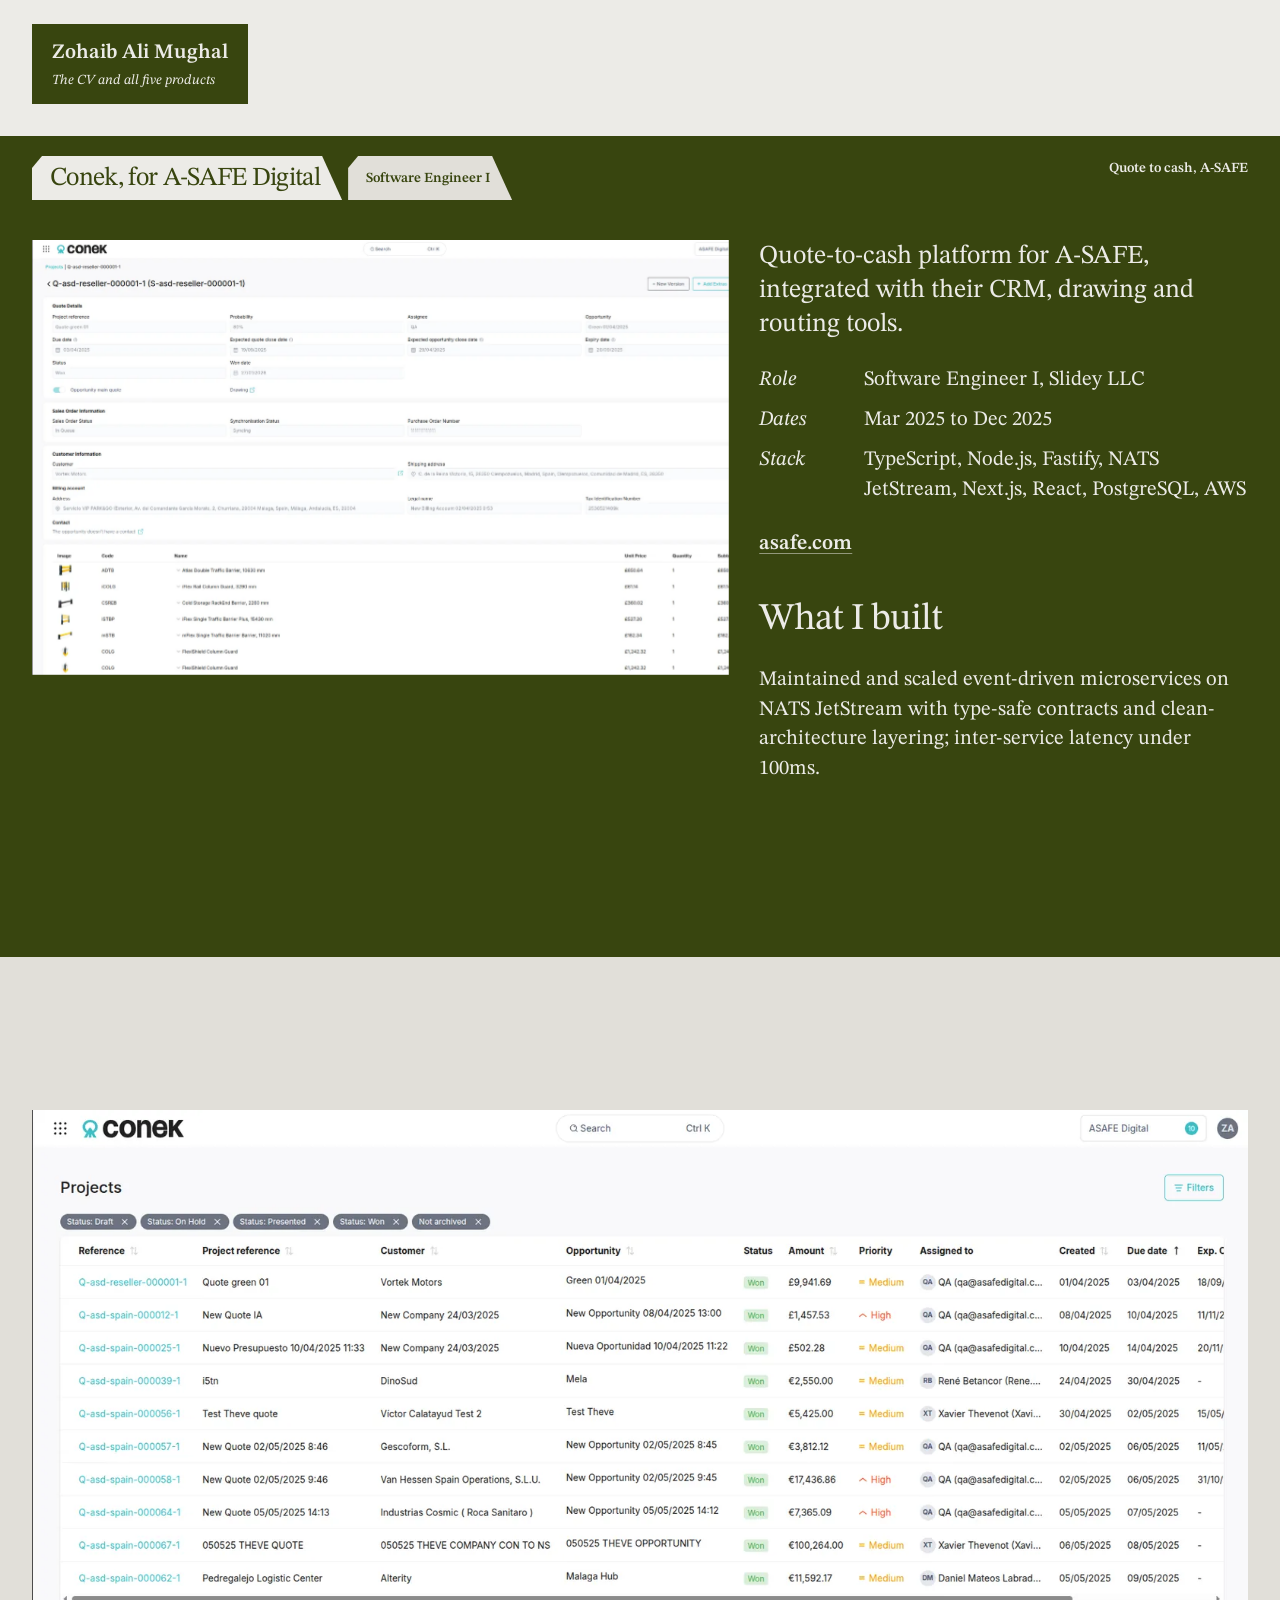
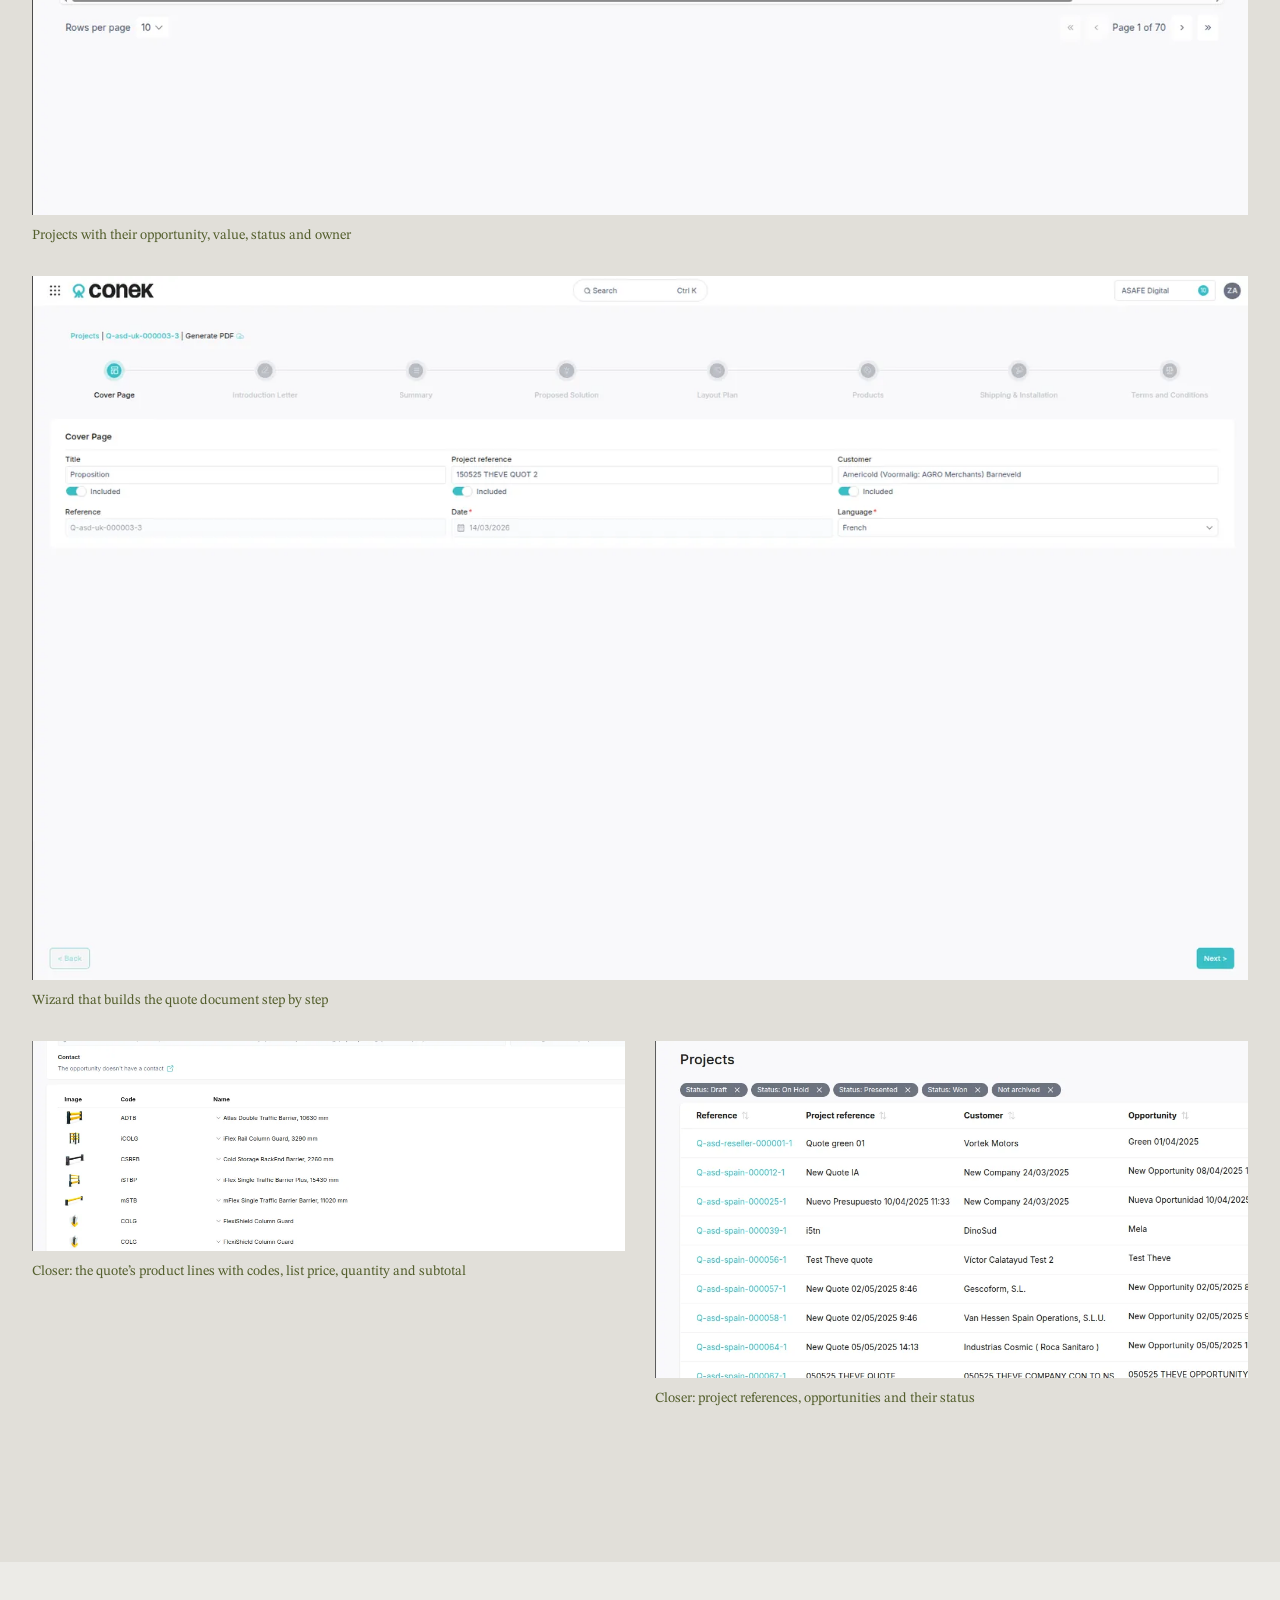
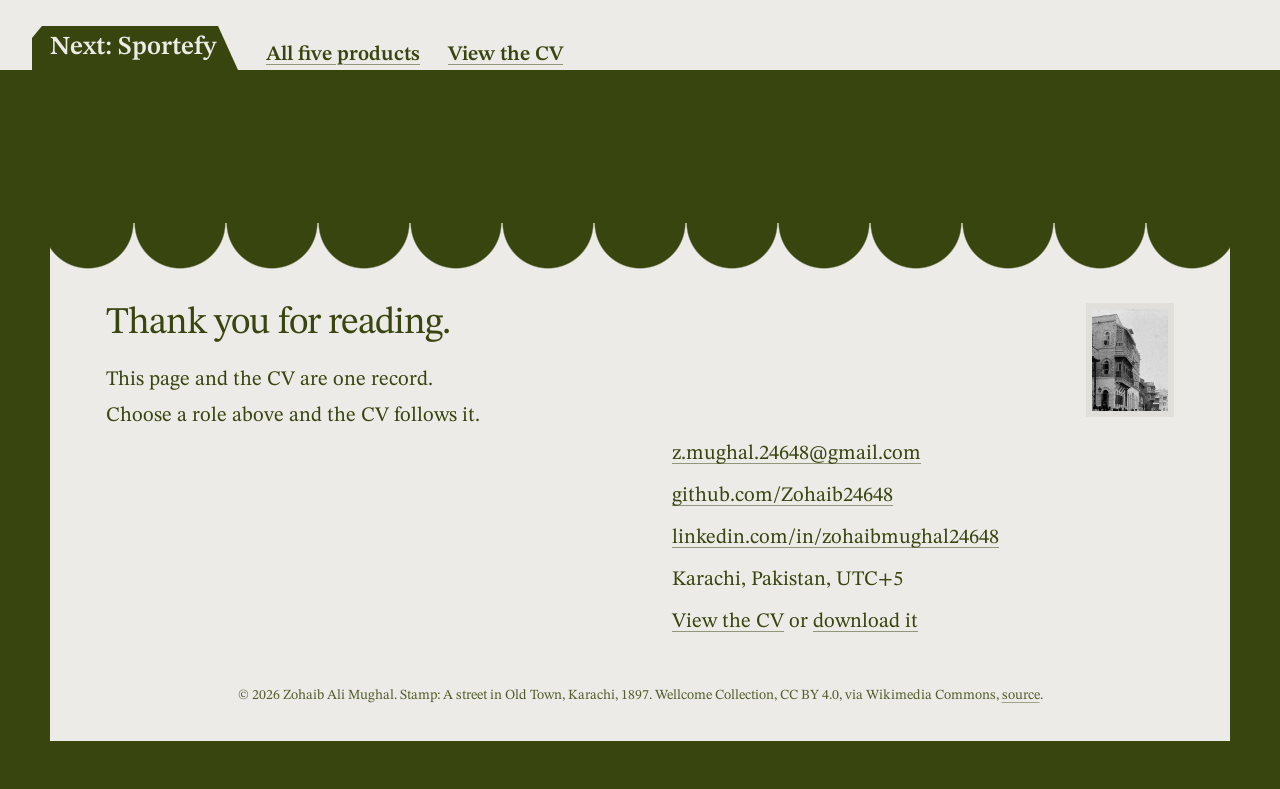
==== work/conek/index.html @ df0ead13 "Site: greenfield redesign, the page is the CV A Hiring for switch re-sets the CV card and offers the" ====
<!doctype html>
<html lang="en">
<head>
<meta charset="utf-8">
<meta name="viewport" content="width=device-width, initial-scale=1">
<title>Conek, for A-SAFE Digital: Zohaib Ali Mughal</title>
<meta name="description" content="Quote-to-cash platform for A-SAFE, integrated with their CRM, drawing and routing tools.">
<link rel="canonical" href="https://career.zohaibmughal.dev/work/conek/">
<meta property="og:type" content="profile">
<meta property="og:title" content="Conek, for A-SAFE Digital: Zohaib Ali Mughal">
<meta property="og:description" content="Quote-to-cash platform for A-SAFE, integrated with their CRM, drawing and routing tools.">
<meta property="og:url" content="https://career.zohaibmughal.dev/work/conek/">
<meta name="theme-color" content="#38450f">
<link rel="icon" href="/favicon.svg" type="image/svg+xml">
<link rel="preload" href="/fonts/STIXTwoText.woff2" as="font" type="font/woff2" crossorigin>
<link rel="stylesheet" href="/styles.css">
<script>document.documentElement.classList.add('js')</script>
</head>
<body class="project">
<a class="skip" href="#main">Skip to the case study</a>
<a class="stub" href="/" aria-label="Zohaib Ali Mughal: the CV and all five products">
  <span class="stub-name">Zohaib Ali Mughal</span>
  <span class="stub-role">The CV and all five products</span>
</a>
<main id="main">
  <article class="folder folder-open tone-olive" aria-labelledby="t-conek">
    <div class="folder-strip">
      <h1 class="tab tab-name" id="t-conek" data-reveal>Conek, for A-SAFE Digital</h1>
      <p class="tab tab-role" data-reveal>Software Engineer I</p>
      <p class="folder-cat">Quote to cash, A-SAFE</p>
    </div>
    <div class="case">
      <figure class="case-hero shutter"><img src="/img/conek/quote-detail-1600.webp" width="1600" height="927" alt="Conek quote detail with customer, delivery details and product lines" fetchpriority="high"></figure>
      <div class="case-text">
        <p class="case-lead" data-reveal>Quote-to-cash platform for A-SAFE, integrated with their CRM, drawing and routing tools.</p>
        <dl class="case-facts">
          <div data-reveal><dt>Role</dt><dd>Software Engineer I, Slidey LLC</dd></div>
          <div data-reveal><dt>Dates</dt><dd>Mar 2025 to Dec 2025</dd></div>
          <div data-reveal><dt>Stack</dt><dd>TypeScript, Node.js, Fastify, NATS JetStream, Next.js, React, PostgreSQL, AWS</dd></div>
        </dl>
        <ul class="case-live" data-reveal><li><a class="link" href="https://www.asafe.com">asafe.com</a></li></ul>
        <h2 data-reveal>What I built</h2>
        <ul class="case-list"><li data-reveal>Maintained and scaled event-driven microservices on NATS JetStream with type-safe contracts and clean-architecture layering; inter-service latency under 100ms.</li><li data-reveal>Wrote 500+ unit and integration tests holding 95% coverage, eliminating production regressions.</li></ul>
      </div>
    </div>
  </article>
  <section class="plates" aria-label="Screens from Conek, for A-SAFE Digital"><figure class="plate-large" data-reveal><img src="/img/conek/projects-1600.webp" width="1600" height="927" alt="Projects with their opportunity, value, status and owner" loading="lazy" decoding="async"><figcaption>Projects with their opportunity, value, status and owner</figcaption></figure><figure class="plate-large" data-reveal><img src="/img/conek/pdf-wizard-1600.webp" width="1600" height="927" alt="Wizard that builds the quote document step by step" loading="lazy" decoding="async"><figcaption>Wizard that builds the quote document step by step</figcaption></figure><figure class="plate-large is-detail" data-reveal><img src="/img/conek/quote-detail-crop-0-62-62-100-1400.webp" width="1147" height="407" alt="Closer: the quote’s product lines with codes, list price, quantity and subtotal" loading="lazy" decoding="async"><figcaption>Closer: the quote’s product lines with codes, list price, quantity and subtotal</figcaption></figure><figure class="plate-large is-detail" data-reveal><img src="/img/conek/projects-crop-0-8-55-62-1400.webp" width="1018" height="579" alt="Closer: project references, opportunities and their status" loading="lazy" decoding="async"><figcaption>Closer: project references, opportunities and their status</figcaption></figure></section>
  <nav class="next-folder" aria-label="More">
    <a class="tab tab-name" href="/work/sportefy/" data-reveal>Next: Sportefy</a>
    <a class="link" href="/#work" data-reveal>All five products</a>
    <a class="link" href="/cv/zohaib-ali-mughal-cv-fullstack.pdf" target="_blank" rel="noopener" data-reveal>View the CV</a>
  </nav>
</main>
<footer class="back" id="back">
  <div class="postcard" data-reveal>
    <div class="pc-message">
      <h2>Thank you for reading.</h2>
      <p>This page and the CV are one record.</p><p>Choose a role above and the CV follows it.</p>
    </div>
    <figure class="stamp"><img src="/img/stamp-karachi-1897.webp" width="264" height="352" alt="A street in Old Town, Karachi, photographed in 1897" loading="lazy" decoding="async"></figure>
    <div class="pc-address">
      <ul class="address">
        <li><a class="link" href="mailto:z.mughal.24648@gmail.com">z.mughal.24648@gmail.com</a></li>
        <li><a class="link" href="https://github.com/Zohaib24648">github.com/Zohaib24648</a></li>
        <li><a class="link" href="https://linkedin.com/in/zohaibmughal24648">linkedin.com/in/zohaibmughal24648</a></li>
        <li>Karachi, Pakistan, UTC+5</li>
        <li><a class="link" href="/cv/zohaib-ali-mughal-cv-fullstack.pdf" data-view target="_blank" rel="noopener">View the CV</a> or <a class="link" href="/cv/zohaib-ali-mughal-cv-fullstack.pdf" download="Zohaib-Ali-Mughal-CV.pdf" data-download>download it</a></li>
      </ul>
    </div>
    <p class="imprint">&copy; 2026 Zohaib Ali Mughal. Stamp: A street in Old Town, Karachi, 1897. Wellcome Collection, CC BY 4.0, via Wikimedia Commons, <a class="link" href="https://commons.wikimedia.org/w/index.php?curid=36595166">source</a>.</p>
  </div>
</footer>
<script src="/site.js" defer></script>
</body>
</html>
---- styles.css ----
/* career.zohaibmughal.dev. Direction: "The page is the object" (the page is the CV).
   Tokens and the reasons behind them: DESIGN.md beside build.py. No lines, shadows or gradients. */

@font-face { font-family: "STIX Two Text"; src: url("/fonts/STIXTwoText.woff2") format("woff2"); font-weight: 400 700; font-style: normal; font-display: swap; }
@font-face { font-family: "STIX Two Text"; src: url("/fonts/STIXTwoText-Italic.woff2") format("woff2"); font-weight: 400 700; font-style: italic; font-display: swap; }

:root {
  --bg: #ecebe7;          /* bone: the paper */
  --surface: #e1dfd9;     /* stone: one step off the paper */
  --ink: #38450f;         /* olive: every word, and the ground the paper sits on */
  --muted: #535e2c;      /* 5.2:1 on stone, 5.9:1 on bone */
  --mark: #d3d6c4;
  --input: #4c5a22;

  --step-small: clamp(0.8125rem, 0.79rem + 0.1vw, 0.875rem);
  --step-body: clamp(1.125rem, 1.05rem + 0.3vw, 1.3125rem);
  --step-lead: clamp(1.25rem, 1.1rem + 0.7vw, 1.625rem);
  --step-sub: clamp(1.75rem, 1.4rem + 1.2vw, 2.5rem);
  --step-head: clamp(2rem, 1.3rem + 3.2vw, 4rem);

  --m: clamp(16px, 3vw, 32px);
  --gap: clamp(16px, 2.4vw, 32px);
  --section: clamp(96px, 12vw, 180px);

  --ease-out: cubic-bezier(0.22, 1, 0.36, 1);
  --ease-in-out: cubic-bezier(0.76, 0, 0.24, 1);
  --ease-soft: cubic-bezier(0.33, 1, 0.68, 1);
  --t-press: 140ms;
  --t-hover: 180ms;
  --t-ui: 240ms;
  --t-reveal: 800ms;
}

*, *::before, *::after { box-sizing: border-box; }
html { -webkit-text-size-adjust: 100%; -webkit-font-smoothing: antialiased; -moz-osx-font-smoothing: grayscale; }
body {
  margin: 0; background: var(--bg); color: var(--ink);
  font: 400 var(--step-body)/1.45 "STIX Two Text", "Times New Roman", serif;
  font-kerning: normal; font-variant-numeric: lining-nums; text-rendering: optimizeLegibility;
}
h1, h2, h3 { margin: 0; font-weight: 400; letter-spacing: -0.026em; line-height: 1.1; text-wrap: balance; }
p, ul, dl, figure { margin: 0; }
ul { padding: 0; list-style: none; }
p { text-wrap: pretty; }
img { display: block; max-width: 100%; height: auto; }
a { color: inherit; }
::selection { background: var(--ink); color: var(--bg); }
/* Two-tone focus ring: a bone edge inside an ink outline, so it shows on paper and on olive alike. */
:focus-visible { outline: 3px solid var(--ink); outline-offset: 2px; box-shadow: 0 0 0 2px var(--bg); }

.visually-hidden { position: absolute; width: 1px; height: 1px; margin: -1px; overflow: hidden; clip: rect(0 0 0 0); white-space: nowrap; }
.skip { position: absolute; left: 16px; top: -100px; z-index: 100; background: var(--bg); color: var(--ink); padding: 12px 16px; }
.skip:focus { top: 16px; }

.link {
  text-decoration: underline; text-underline-offset: 0.2em; text-decoration-thickness: 0.06em;
  text-decoration-color: color-mix(in srgb, currentColor 50%, transparent);
  transition: text-decoration-color var(--t-hover) ease;
}
.button {
  display: inline-flex; align-items: center; justify-content: center; min-height: 48px; padding: 0 24px;
  background: var(--ink); color: var(--bg); text-decoration: none; font-weight: 600;
  transition: transform var(--t-press) var(--ease-out), background-color var(--t-hover) ease;
}
.button:active, .cell:active, .submit:active, .opt:active span, .ptab:active { transform: scale(0.97); }
@media (hover: hover) and (pointer: fine) {
  .link:hover { text-decoration-color: currentColor; text-decoration-thickness: 0.1em; }
  .button:hover { background: var(--input); }
}

/* ---------- hero: the CV card over the dimmed work ---------- */
.hero { position: relative; height: 100svh; background: var(--ink); }
.hero-stage { position: sticky; top: 0; height: 100svh; overflow: hidden; display: grid; place-items: center; padding: 6svh var(--m); background: var(--ink); isolation: isolate; }
.hero-ground {
  position: absolute; inset: 0; width: 100%; height: 100%; object-fit: cover; object-position: left top;
  filter: grayscale(1) brightness(0.62) contrast(1.15); mix-blend-mode: multiply; opacity: 0.9;
}
.card {
  position: relative; z-index: 1; width: min(100%, 58vw); max-width: 980px; min-height: 64svh;
  display: flex; flex-direction: column; gap: 28px; padding: 32px;
  background: var(--bg); color: var(--ink); transform-origin: 0% 100%;
}
.card-name { display: flex; justify-content: space-between; gap: 16px; font-size: var(--step-head); }
.card-blocks { display: grid; grid-template-columns: 1fr 1fr; gap: 40px; align-items: start; }
.card-right { display: grid; gap: 28px; }
.card-headline { font-weight: 600; margin-bottom: 10px; }
.card-facts li + li { margin-top: 2px; }
.card-line { font-style: italic; font-size: var(--step-lead); line-height: 1.25; max-width: 30ch; }
.switch { border: 0; margin: 0; padding: 0; min-width: 0; }
.switch legend { padding: 0; margin-bottom: 10px; font-size: var(--step-small); color: var(--muted); }
.opts { display: flex; flex-wrap: wrap; gap: 6px; }
.opt { position: relative; }
.opt input { position: absolute; opacity: 0; inset: 0; margin: 0; cursor: pointer; }
.opt span {
  display: inline-flex; align-items: center; min-height: 44px; padding: 0 14px; background: var(--surface);
  font-size: var(--step-small); font-weight: 600; transition: background-color var(--t-hover) ease, color var(--t-hover) ease, transform var(--t-press) var(--ease-out);
}
.opt input:checked + span { background: var(--ink); color: var(--bg); }
.opt input:focus-visible + span { outline: 3px solid var(--ink); outline-offset: 2px; box-shadow: 0 0 0 2px var(--bg); }
@media (hover: hover) and (pointer: fine) { .opt input:not(:checked):hover + span { background: var(--mark); } }
.nojs { font-size: var(--step-small); }
.nojs a { margin-right: 10px; }
.card-foot { margin-top: auto; display: grid; grid-template-columns: 1fr auto 1fr; align-items: center; gap: 16px; }
.card-credit { font-size: var(--step-small); color: var(--muted); }
.card-foot .link { justify-self: end; font-size: var(--step-small); font-weight: 600; }

.stub {
  display: inline-grid; gap: 2px; margin: 24px var(--m) 32px; padding: 14px 20px; background: var(--ink); color: var(--bg);
  text-decoration: none; transition: transform var(--t-press) var(--ease-out), background-color var(--t-hover) ease;
}
.stub:active { transform: scale(0.97); }
.stub-name { font-weight: 600; }
.stub-role { font-size: var(--step-small); font-style: italic; }
@media (hover: hover) and (pointer: fine) { .stub:hover { background: var(--input); } }

/* ---------- work: five folders that pile up ---------- */
.work { padding-top: var(--section); background: var(--bg); }
.section-title { font-size: var(--step-sub); padding: 0 var(--m); margin-bottom: 40px; }
.folders { --n: 5; }
/* Each folder carries 64px of extra paper per folder after it, so every folder's bottom edge lands on
   the same line: the pile then leaves the screen as one block instead of the last folder sliding up
   over the earlier tabs. */
.folder { position: sticky; top: calc(var(--i) * 64px); z-index: calc(var(--i) + 1); padding-bottom: calc((var(--n) - 1 - var(--i)) * 64px); }
.folder-strip { height: 64px; display: flex; align-items: flex-end; gap: 6px; padding: 0 var(--m); }
.tab {
  display: inline-flex; align-items: center; height: 44px; padding: 0 22px 0 18px; font-size: var(--step-lead);
  clip-path: polygon(0 100%, 0 12px, 10px 0, calc(100% - 20px) 0, 100% 100%); text-decoration: none; white-space: nowrap;
}
.tab a { text-decoration: none; }
.tab-role { font-size: var(--step-small); font-weight: 600; }
.folder-cat { margin-left: auto; align-self: center; font-size: var(--step-small); font-weight: 600; }
.folder-body {
  display: grid; grid-template-columns: repeat(12, minmax(0, 1fr)); gap: var(--gap);
  padding: 32px var(--m) 72px; min-height: calc(80svh - 64px);
}
.folder-img { grid-column: 1 / 8; }
.folder-img img { width: 100%; height: calc(80svh - 64px - 104px); min-height: 360px; object-fit: cover; object-position: left top; }
.folder-text { grid-column: 9 / 13; display: flex; flex-direction: column; gap: 16px; max-width: 65ch; }
.folder-dates { font-size: var(--step-small); font-weight: 600; }
.folder-bullets li { font-size: var(--step-body); }
.folder-links { display: flex; flex-wrap: wrap; gap: 8px 18px; font-weight: 600; margin-top: auto; }
.tone-olive { background: var(--ink); color: var(--bg); }
.tone-olive .tab-name { background: var(--bg); color: var(--ink); }
.tone-olive .tab-role { background: var(--surface); color: var(--ink); }
.tone-bone { background: var(--bg); color: var(--ink); }
.tone-bone .tab-name { background: var(--ink); color: var(--bg); }
.tone-bone .tab-role { background: var(--surface); color: var(--ink); }
.tone-stone { background: var(--surface); color: var(--ink); }
.tone-stone .tab-name { background: var(--ink); color: var(--bg); }
.tone-stone .tab-role { background: var(--bg); color: var(--ink); }

/* ---------- the cover letter ---------- */
.letter-ground { background: var(--ink); padding: clamp(72px, 8vw, 120px) var(--m); display: grid; place-items: center; }
.sheet {
  --r: 9px;
  width: min(640px, 100%); background: var(--bg); color: var(--ink); padding: 60px 60px calc(var(--r) * 2);
  mask: radial-gradient(var(--r) at 50% 100%, #0000 97%, #000) 50% 100% / calc(var(--r) * 2.6) 100% repeat-x; /* taste-skill-ignore: a hard-edged mask that cuts the paper shape, not a colour fill */
}
.sheet p + p { margin-top: 1em; }
.greeting { font-style: italic; }
mark { background: var(--mark); color: inherit; padding: 0 0.15em; }
.signature { margin-top: 2em !important; font-style: italic; font-size: var(--step-lead); }
.sig-role { margin-top: 2px !important; font-size: var(--step-small); color: var(--muted); }
.tearoff {
  margin: 40px -60px 0; padding: 0 60px; min-height: 76px; display: flex; flex-wrap: wrap; align-items: center;
  justify-content: space-between; gap: 12px; border-top: 5px dotted var(--ink); font-weight: 600;
}

/* ---------- outside client work: square plate, spare text ---------- */
.showcase { position: relative; background: var(--surface); padding: var(--section) var(--m); }
.ptabs { display: flex; flex-wrap: wrap; gap: 4px 22px; margin-left: calc(50% + var(--gap) / 2); margin-bottom: 40px; }
.ptab {
  font: inherit; font-size: var(--step-body); background: none; border: 0; padding: 8px 0; min-height: 44px; cursor: pointer;
  color: var(--ink); text-decoration: underline 0.08em transparent; text-underline-offset: 0.3em;
  transition: color var(--t-hover) ease, text-decoration-color var(--t-hover) ease;
}
.ptab[aria-selected="true"] { color: var(--ink); text-decoration-color: currentColor; }
.panel { display: grid; grid-template-columns: 1fr 1fr; gap: var(--gap); min-height: 64svh; }
.panel + .panel { margin-top: var(--section); }
.js .panel + .panel { margin-top: 0; }
.js .panel[data-hidden] { display: none; }
.js .panel { animation: panel-in var(--t-ui) var(--ease-out); }
@keyframes panel-in { from { opacity: 0; } }
.plate img, .plate-figure { width: 100%; aspect-ratio: 1; object-fit: cover; object-position: left top; }
.plate-figure { display: grid; align-content: center; padding: 10%; background: var(--bg); font-size: var(--step-lead); }
.plate-figure span { display: block; font-size: clamp(3.5rem, 2rem + 6vw, 7.5rem); line-height: 1; letter-spacing: -0.03em; }
.panel-text { display: flex; flex-direction: column; gap: 24px; justify-content: center; }
.panel-text h3 { font-size: var(--step-sub); max-width: 18ch; }
.panel-text p { max-width: 38ch; }
.plate-note { font-size: var(--step-small); font-weight: 600; color: var(--muted); }
.cells { display: grid; grid-template-columns: 1fr 1fr; margin-top: auto; }
.cell {
  display: flex; align-items: center; min-height: 72px; padding: 0 20px; text-decoration: none; font-weight: 600;
  transition: transform var(--t-press) var(--ease-out), background-color var(--t-hover) ease;
}
.cell-ink { background: var(--ink); color: var(--bg); }
.cell-tone { background: var(--bg); color: var(--ink); }
.cell-quiet { font-style: italic; font-weight: 400; }
@media (hover: hover) and (pointer: fine) { a.cell-ink:hover { background: var(--input); } a.cell-tone:hover { background: var(--mark); } }

/* ---------- on the record: a printed card, cut by the section edge ---------- */
.proof { background: var(--ink); height: min(112svh, 1060px); overflow: hidden; display: flex; justify-content: center; padding-top: var(--section); }
.guest-card {
  width: min(56vw, 860px); aspect-ratio: 5 / 7; padding: 56px; background: var(--bg); color: var(--ink);
  text-align: center; transform: rotate(-1.5deg);
}
.guest-card h2 { font-size: var(--step-sub); margin-bottom: 36px; }
.tools { font-size: var(--step-lead); line-height: 1.7; }
.record { margin-top: 40px; font-size: var(--step-body); line-height: 1.7; }

/* ---------- contact: a coupon to cut out ---------- */
.coupon-ground { background: var(--bg); padding: var(--section) var(--m); }
.coupon {
  --n: 14px;
  position: relative; display: grid; grid-template-columns: 46% 54%; max-width: 1180px; margin: 0 auto;
  min-height: 460px; background: var(--ink); color: var(--bg);
  mask:
    radial-gradient(var(--n) at 46% 0, #0000 97%, #000) top / 100% 51% no-repeat, /* taste-skill-ignore: a hard-edged mask that cuts the paper shape, not a colour fill */
    radial-gradient(var(--n) at 46% 100%, #0000 97%, #000) bottom / 100% 51% no-repeat; /* taste-skill-ignore: a hard-edged mask that cuts the paper shape, not a colour fill */
}
.coupon::before { content: ""; position: absolute; left: calc(46% - 2.5px); top: calc(var(--n) + 10px); bottom: calc(var(--n) + 10px); border-left: 5px dotted var(--bg); }
.coupon-left { padding: 48px; display: flex; flex-direction: column; justify-content: space-between; gap: 32px; }
.coupon-left h2 { font-size: var(--step-sub); font-weight: 600; max-width: 12ch; }
.coupon-left p { max-width: 32ch; }
.coupon-right { padding: 48px; display: flex; flex-direction: column; gap: 10px; justify-content: center; }
.field input {
  width: 100%; height: 52px; border: 0; border-radius: 0; padding: 0 16px; background: var(--input); color: var(--bg);
  font: inherit; font-size: var(--step-body);
}
.field input::placeholder { color: #d9dcc9; opacity: 1; }
.field input:focus-visible { outline: 3px solid var(--bg); outline-offset: 2px; }
.submit {
  height: 56px; margin-top: 6px; border: 0; border-radius: 0; background: var(--bg); color: var(--ink); font: inherit;
  font-weight: 600; cursor: pointer; transition: transform var(--t-press) var(--ease-out), background-color var(--t-hover) ease;
}
.submit:focus-visible { outline-color: var(--bg); box-shadow: 0 0 0 2px var(--ink); }
@media (hover: hover) and (pointer: fine) { .submit:hover { background: var(--mark); } }

/* ---------- footer: the back of the card ---------- */
.back { background: var(--ink); padding: var(--section) var(--m) 48px; }
.postcard {
  --s: 92px;
  position: relative; max-width: 1180px; margin: 0 auto; min-height: 420px; padding: 80px 56px 36px;
  display: grid; grid-template-columns: 1fr 1fr; gap: 48px 64px; background: var(--bg); color: var(--ink);
  mask: radial-gradient(calc(var(--s) / 2) at 50% 0, #0000 97%, #000) 50% 0 / var(--s) 100% repeat-x; /* taste-skill-ignore: a hard-edged mask that cuts the paper shape, not a colour fill */
}
.pc-message h2 { font-size: var(--step-sub); margin-bottom: 20px; }
.pc-message p + p { margin-top: 6px; }
.pc-address { padding-top: 136px; }
.stamp { position: absolute; top: 80px; right: 56px; width: 88px; padding: 6px; background: var(--surface); }
.address li + li { margin-top: 12px; }
.address a { overflow-wrap: anywhere; }
.imprint { grid-column: 1 / -1; text-align: center; font-size: var(--step-small); color: var(--muted); }

/* ---------- project pages ---------- */
.project { background: var(--bg); }
.folder-open { position: static; min-height: 0; padding-bottom: 0; }
.case { display: grid; grid-template-columns: repeat(12, minmax(0, 1fr)); gap: var(--gap); padding: 40px var(--m) 96px; }
.case-hero { grid-column: 1 / 8; position: sticky; top: 24px; align-self: start; overflow: hidden; }
.case-hero img { width: 100%; aspect-ratio: 16 / 10; object-fit: cover; object-position: left top; }
.case-text { grid-column: 8 / 13; display: flex; flex-direction: column; gap: 24px; max-width: 65ch; }
.case-lead { font-size: var(--step-lead); line-height: 1.3; }
.case-facts { display: grid; gap: 10px; }
.case-facts div { display: grid; grid-template-columns: 4.5em 1fr; gap: 12px; }
.case-facts dt { font-style: italic; }
.case-facts dd { margin: 0; }
.case-live { display: flex; flex-wrap: wrap; gap: 8px 18px; font-weight: 600; }
.case-text h2 { font-size: var(--step-sub); margin-top: 16px; }
.case-list li + li { margin-top: 0.8em; }
.plates { display: flex; flex-wrap: wrap; gap: var(--gap); padding: var(--section) var(--m); background: var(--surface); color: var(--ink); align-items: flex-start; }
.plate-large { flex: 1 1 100%; }
.plate-large.is-phone { flex: 0 1 min(300px, 44%); }
.plate-large.is-detail { flex: 1 1 calc(50% - var(--gap) / 2); }
.plate-large figcaption { margin-top: 10px; font-size: var(--step-small); color: var(--muted); }
.next-folder { display: flex; flex-wrap: wrap; align-items: flex-end; gap: 16px 28px; padding: 64px var(--m) 0; background: var(--bg); font-weight: 600; }
.next-folder .tab-name { background: var(--ink); color: var(--bg); }

/* ---------- motion ---------- */
@media (prefers-reduced-motion: no-preference) {
  .js [data-reveal] { opacity: 0; transform: translateY(24px); transition: opacity 700ms var(--ease-out), transform 900ms var(--ease-out); }
  .js [data-reveal].is-in { opacity: 1; transform: none; }
  .js .folder-text[data-reveal] { transition-delay: 90ms; }
  .js .plate-large[data-reveal]:nth-child(even) { transition-delay: 80ms; }
  .js .case-facts div:nth-child(2)[data-reveal] { transition-delay: 70ms; }
  .js .case-facts div:nth-child(3)[data-reveal] { transition-delay: 140ms; }
  .js .case-live[data-reveal] { transition-delay: 140ms; }
  /* The project page's one image opens like a folder flap on load: clip from the top, picture settling.
     A CSS animation, not an observer, so it can never be caught closed. */
  .shutter { animation: shutter-open 900ms var(--ease-in-out) both; }
  .shutter img { animation: shutter-settle 1300ms var(--ease-soft) both; }
  @keyframes shutter-open { from { clip-path: inset(0 0 100% 0); } to { clip-path: inset(0); } }
  @keyframes shutter-settle { from { transform: scale(1.08); } }

  /* The signature move: the card holds the screen, then shrinks toward the corner where the stub waits. */
  .home .hero { height: 165svh; }
  @supports (animation-timeline: scroll()) {
    .card { animation: card-away linear both; animation-timeline: scroll(root); animation-range: 0 65svh; }
    .hero-ground { animation: ground-drift linear both; animation-timeline: scroll(root); animation-range: 0 100svh; }
  }
  @keyframes card-away { to { transform: translate(-6%, 6%) scale(0.72); } }
  @keyframes ground-drift { from { transform: scale(1.06); } to { transform: scale(1); } }
}

/* ---------- phone ---------- */
@media (max-width: 900px) {
  .card { width: 100%; min-height: 72svh; padding: 22px; gap: 22px; }
  .card-name { display: block; font-size: 9vw; }
  .card-name span { display: inline; }
  .card-blocks { grid-template-columns: 1fr; gap: 16px; }
  .card-foot { grid-template-columns: 1fr; justify-items: stretch; }
  .card-foot .button { width: 100%; }
  .card-foot .link { justify-self: start; }
  .card-credit { order: 3; }
  .folder { position: static; min-height: 0; padding-bottom: 0; }
  .folder-strip { height: auto; padding-top: 16px; flex-wrap: wrap; }
  .tab { height: 40px; font-size: 1.25rem; }
  .tab.tab-role { font-size: var(--step-small); }
  .folder-cat { flex-basis: 100%; margin: 8px 0 0; }
  .folder-body { display: flex; flex-direction: column; padding: 20px var(--m) 48px; min-height: 0; }
  .folder-img img { aspect-ratio: 4 / 3; height: auto; min-height: 0; }
  .sheet { padding: 32px 24px calc(var(--r) * 2); }
  .tearoff { margin: 32px -24px 0; padding: 16px 24px; flex-direction: column; align-items: stretch; }
  .tearoff .button { width: 100%; }
  .ptabs { margin-left: 0; }
  .panel { grid-template-columns: 1fr; min-height: 0; }
  .cells { grid-template-columns: 1fr; }
  .cell { min-height: 60px; }
  .proof { height: auto; max-height: 1000px; }
  .guest-card { width: 92%; padding: 28px 28px 96px; transform: rotate(-1deg); aspect-ratio: auto; }
  .tools { font-size: 1.0625rem; }
  .coupon { grid-template-columns: 1fr; min-height: 0;
    mask:
      radial-gradient(var(--n) at 0 38%, #0000 97%, #000) left / 51% 100% no-repeat, /* taste-skill-ignore: a hard-edged mask that cuts the paper shape, not a colour fill */
      radial-gradient(var(--n) at 100% 38%, #0000 97%, #000) right / 51% 100% no-repeat; } /* taste-skill-ignore: a hard-edged mask that cuts the paper shape, not a colour fill */
  .coupon::before { left: calc(var(--n) + 10px); right: calc(var(--n) + 10px); top: calc(38% - 2.5px); bottom: auto; border-left: 0; border-top: 5px dotted var(--bg); }
  .coupon-left, .coupon-right { padding: 32px 24px; }
  .field input, .submit { height: 54px; }
  .postcard { --s: 60px; grid-template-columns: 1fr; padding: 56px 24px 28px; }
  .pc-address { padding-top: 0; }
  .pc-message { padding-right: 84px; }
  .stamp { top: 56px; right: 24px; width: 64px; padding: 4px; }
  .case { display: flex; flex-direction: column; }
  .case-hero { position: static; }
  .plate-large.is-phone { flex-basis: calc(50% - var(--gap) / 2); }
}
@media (max-width: 900px) and (prefers-reduced-motion: no-preference) {
  .home .hero { height: 100svh; }
}
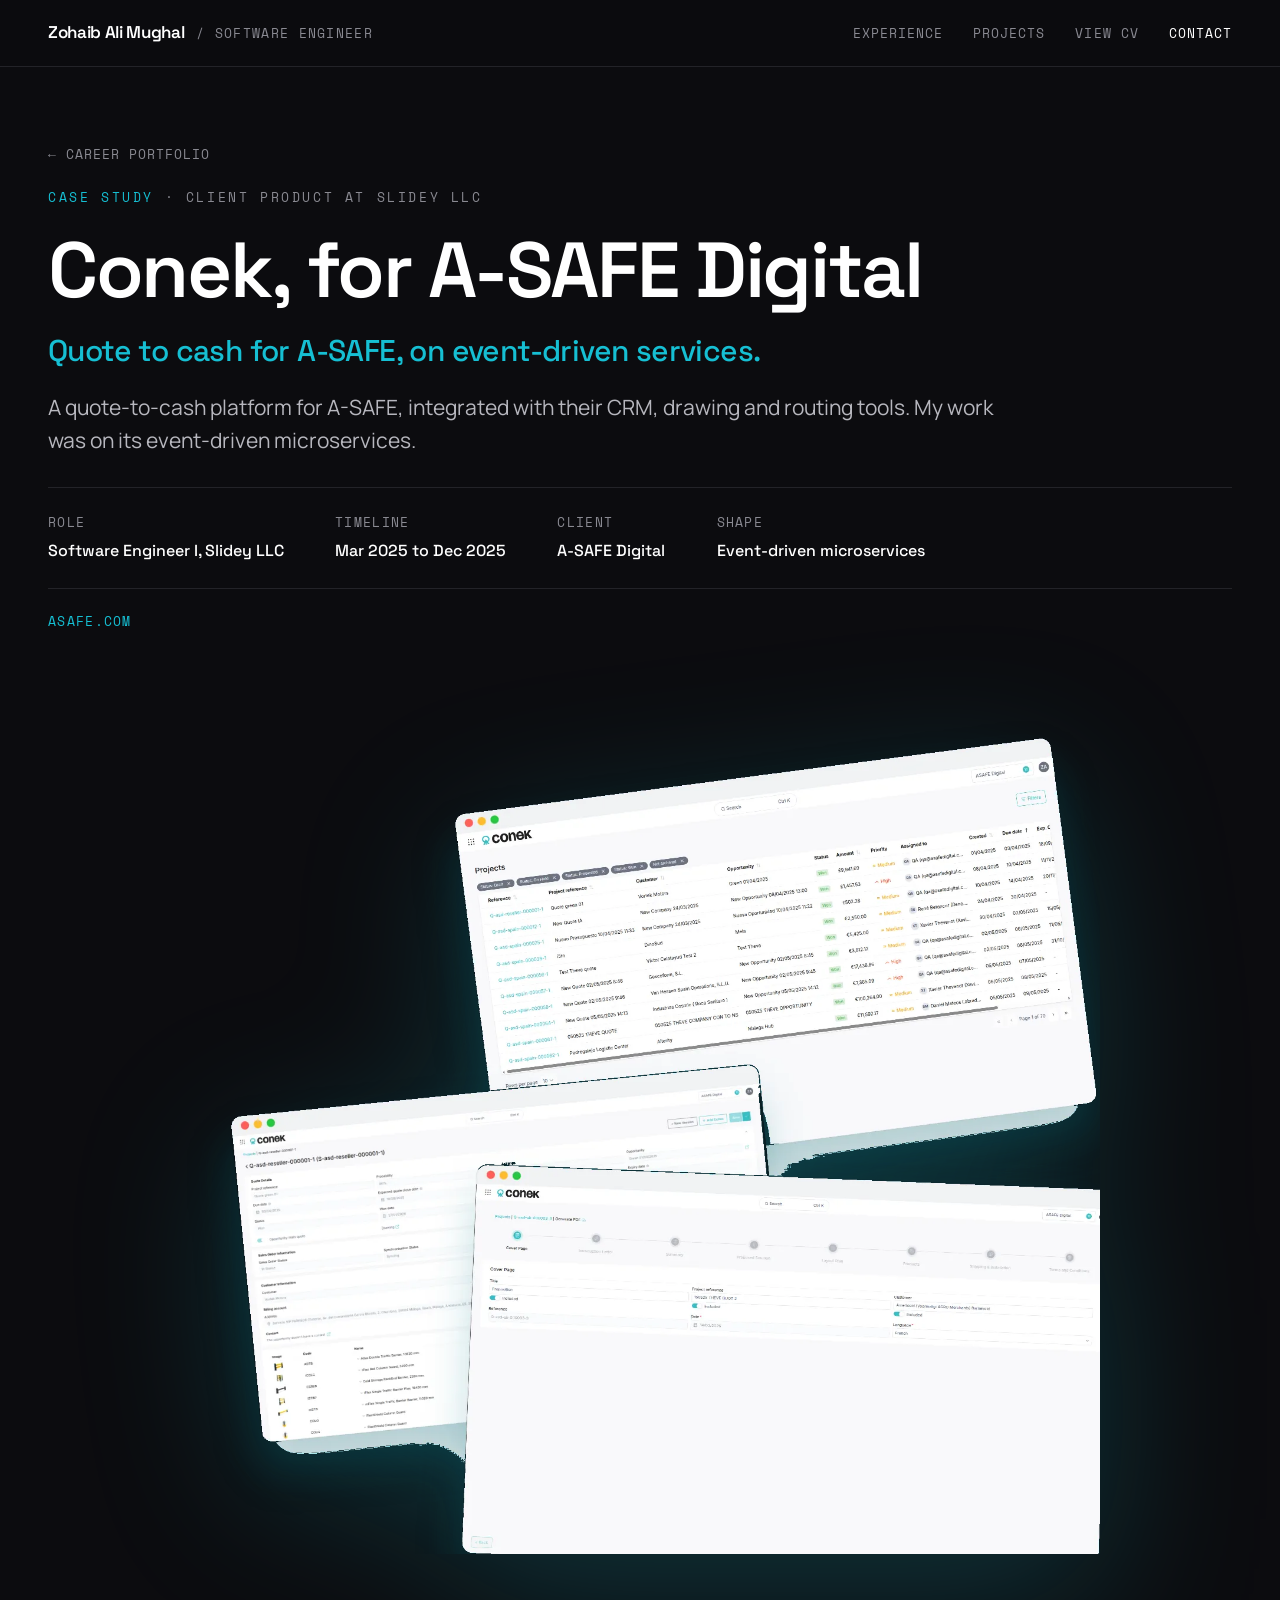
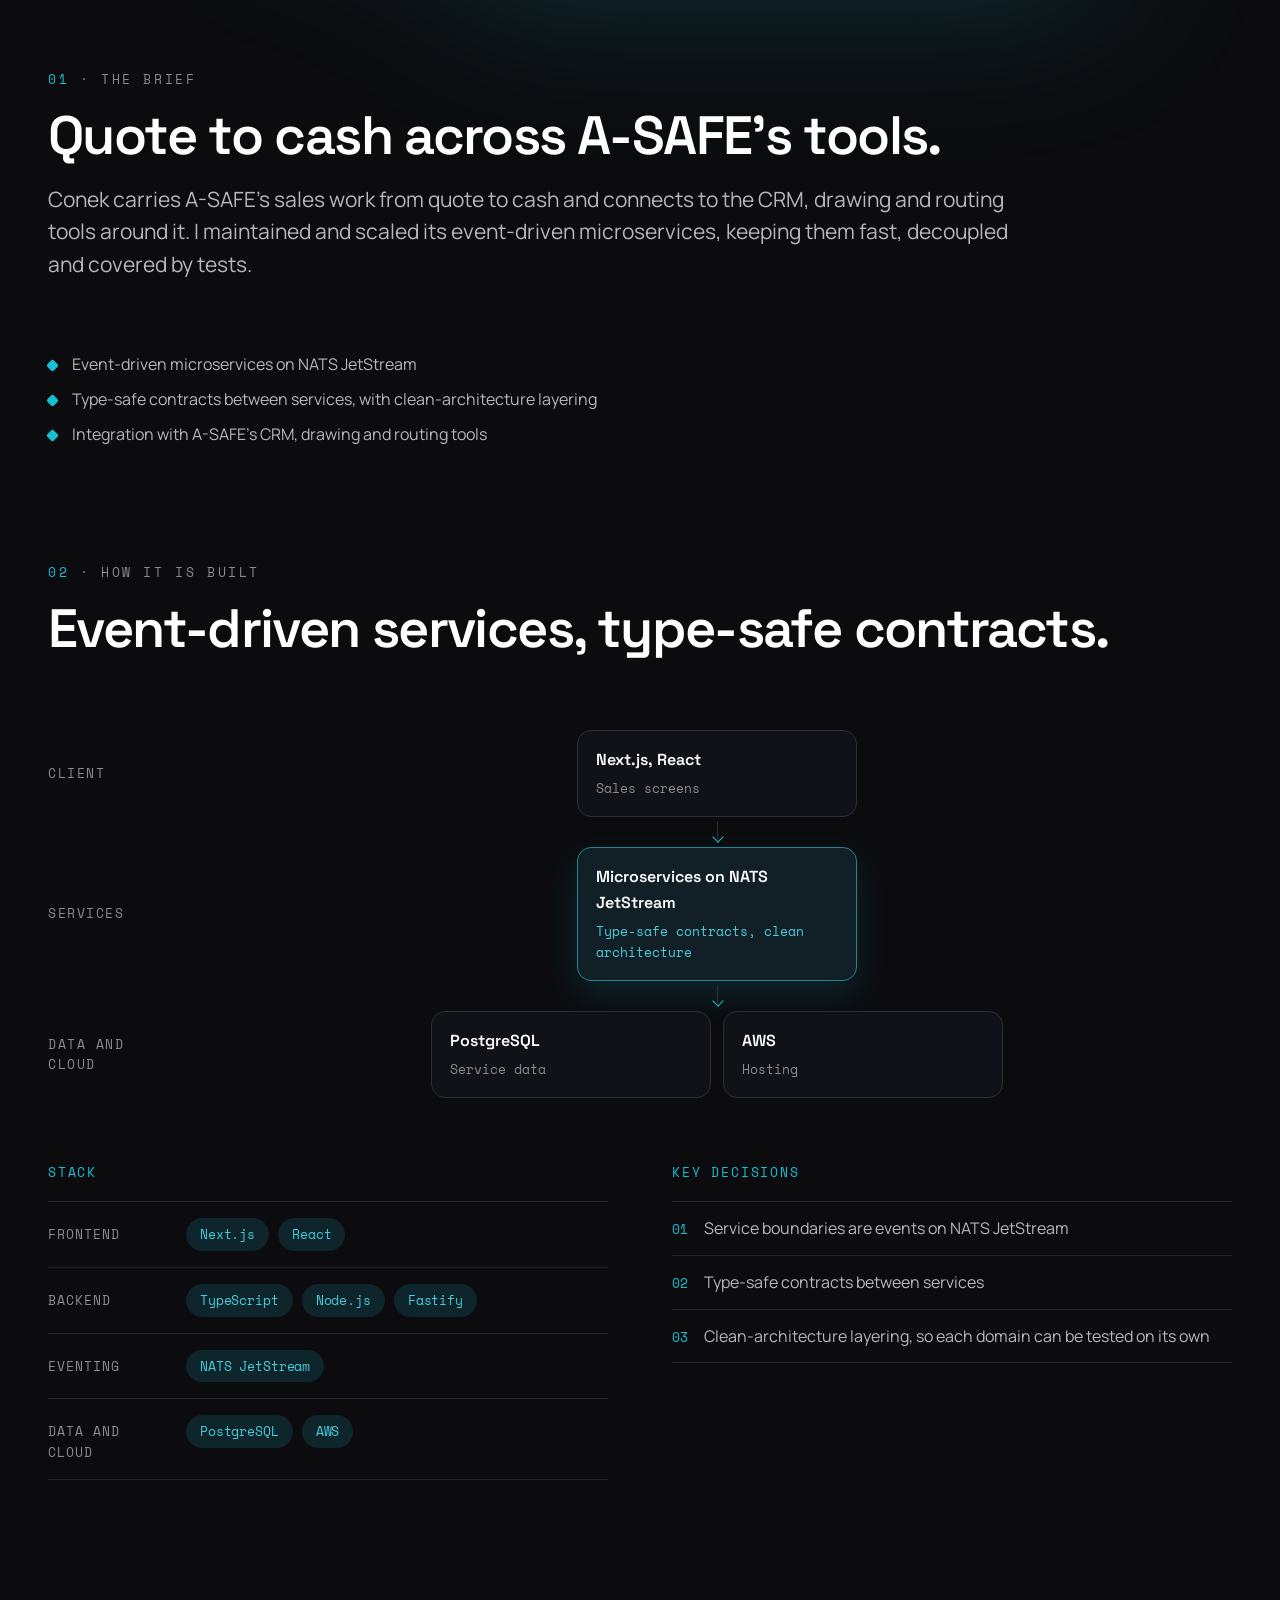
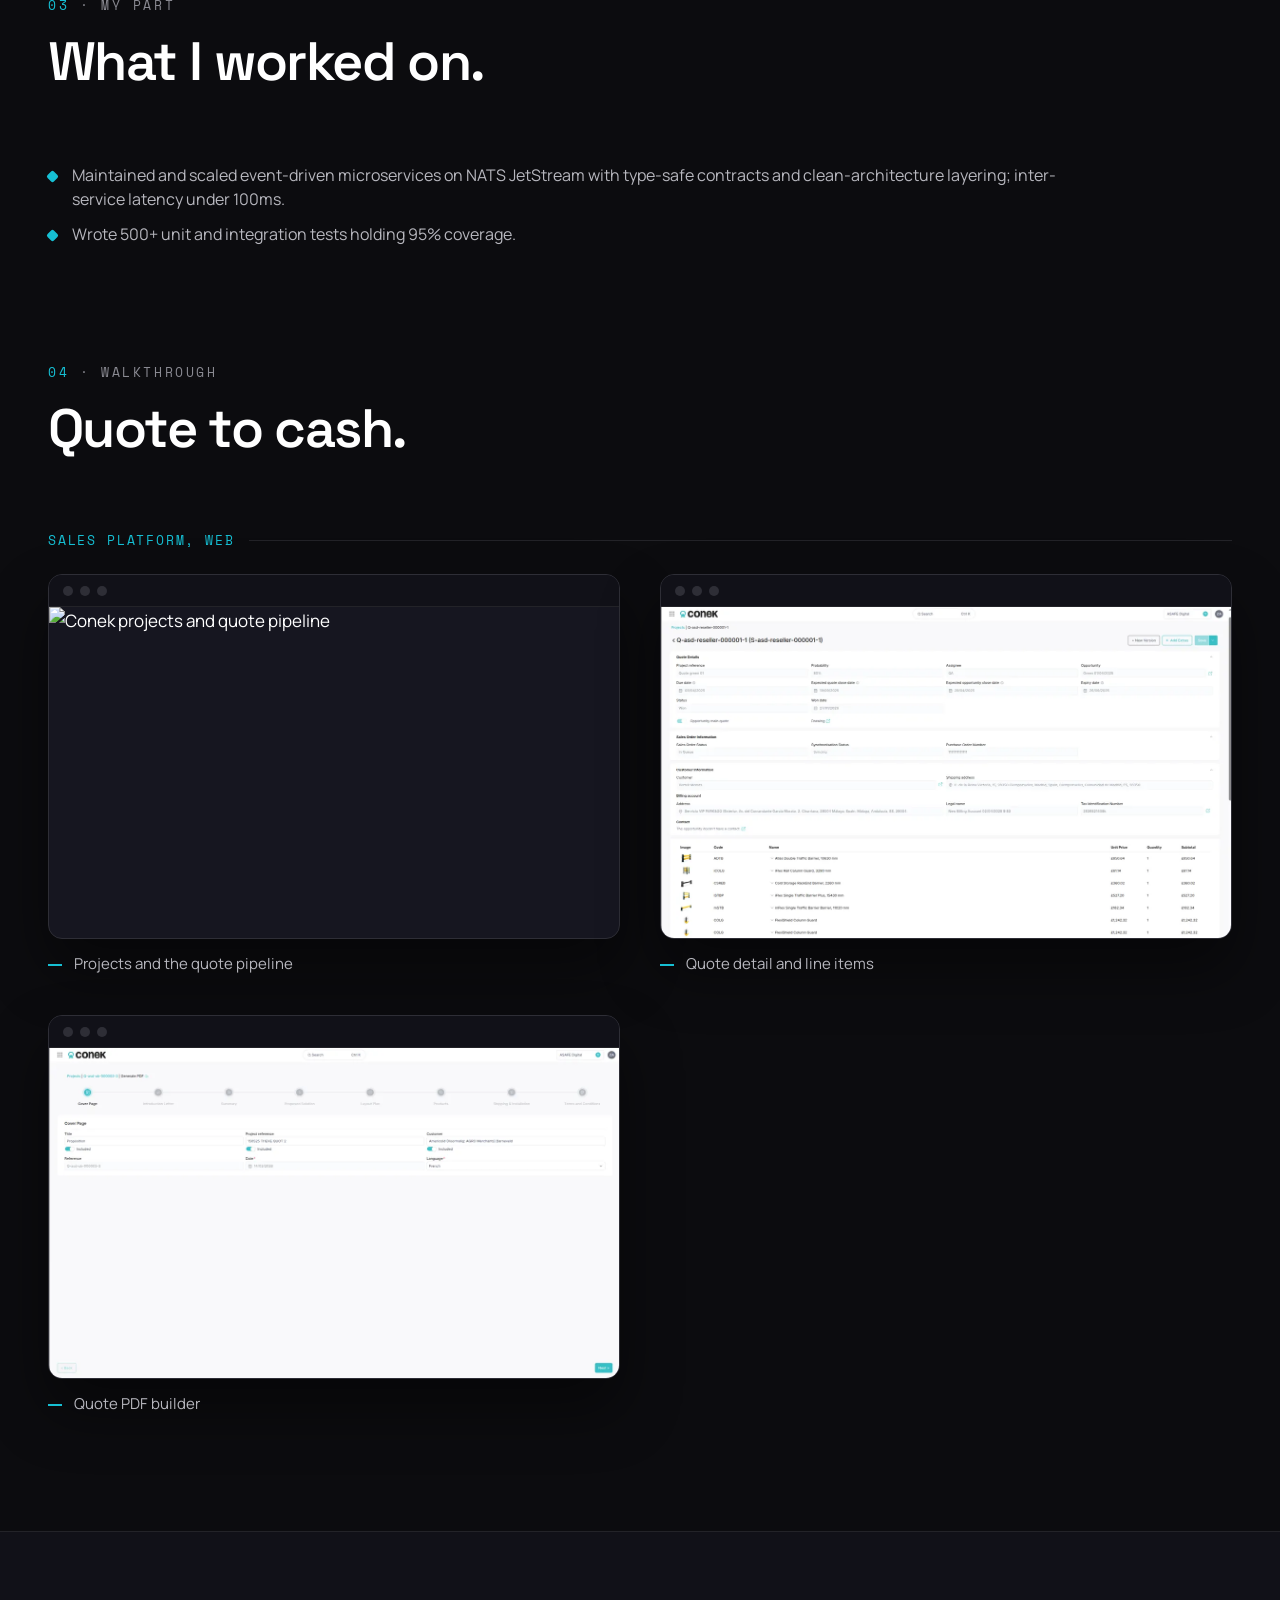
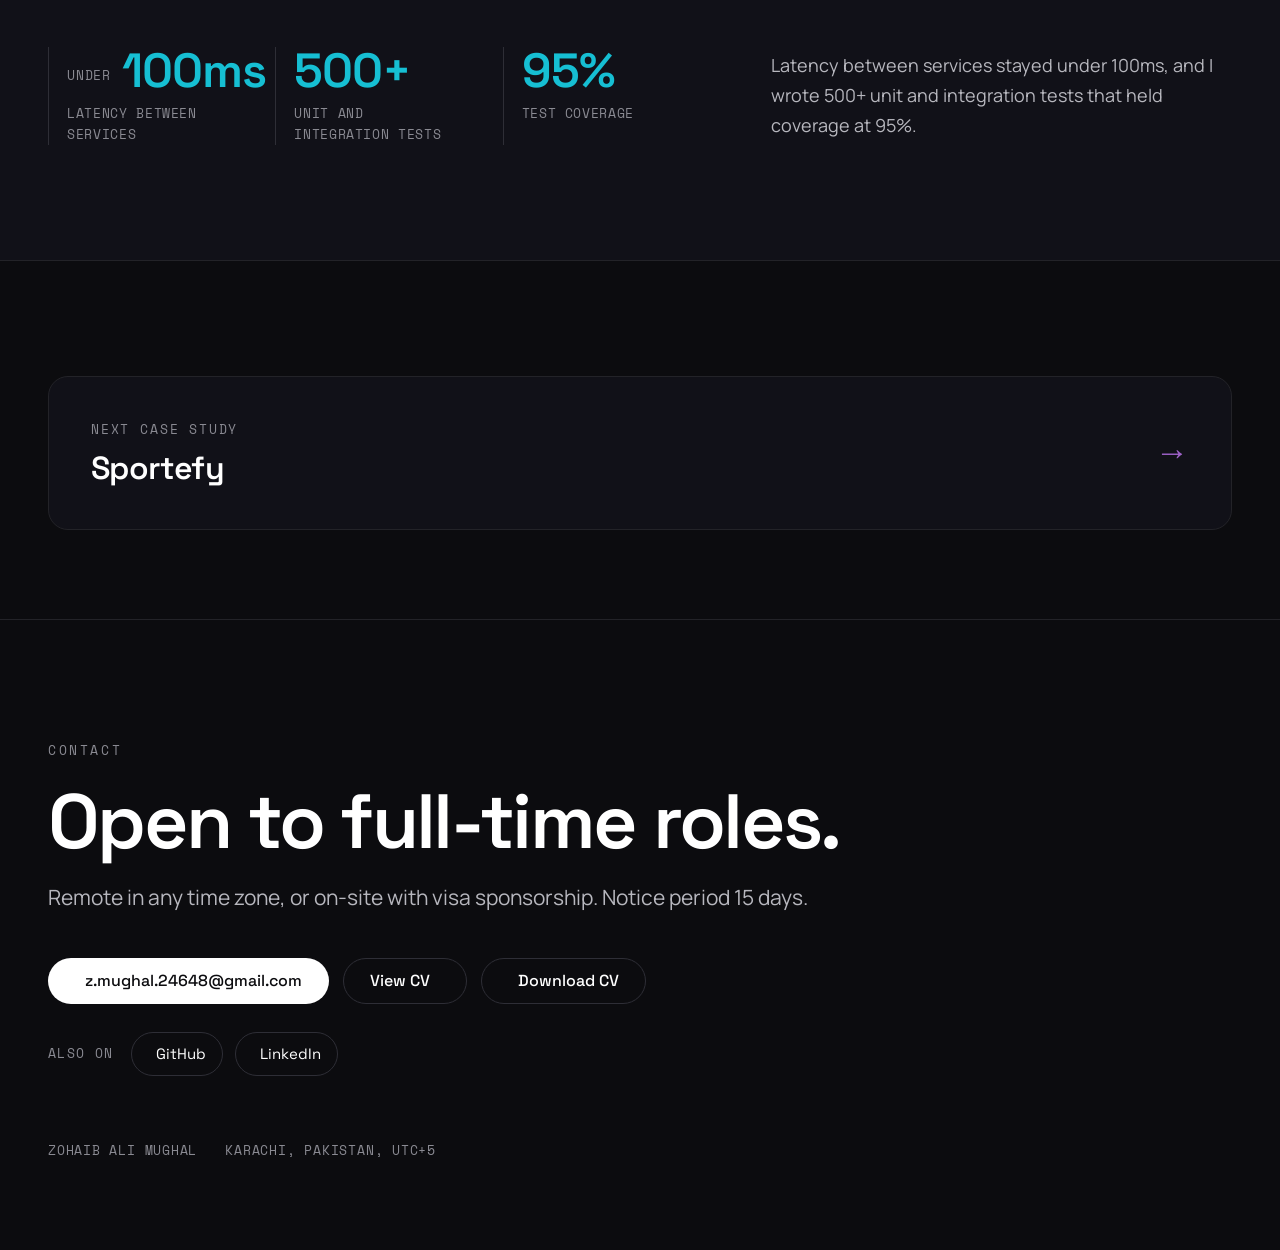
==== commit 98c4b150: "Site: case-study pages for each product and project" ====
--- a/work/conek/index.html
+++ b/work/conek/index.html
@@ -1,75 +1,121 @@
-<!doctype html>
+<!DOCTYPE html>
 <html lang="en">
 <head>
 <meta charset="utf-8">
 <meta name="viewport" content="width=device-width, initial-scale=1">
-<title>Conek, for A-SAFE Digital: Zohaib Ali Mughal</title>
-<meta name="description" content="Quote-to-cash platform for A-SAFE, integrated with their CRM, drawing and routing tools.">
+<title>Conek, for A-SAFE Digital, case study: Zohaib Ali Mughal</title>
+<meta name="description" content="A quote-to-cash platform for A-SAFE, integrated with their CRM, drawing and routing tools. My work was on its event-driven microservices.">
+<meta name="color-scheme" content="dark">
+<meta name="theme-color" content="#0C0C0F">
 <link rel="canonical" href="https://career.zohaibmughal.dev/work/conek/">
-<meta property="og:type" content="profile">
-<meta property="og:title" content="Conek, for A-SAFE Digital: Zohaib Ali Mughal">
-<meta property="og:description" content="Quote-to-cash platform for A-SAFE, integrated with their CRM, drawing and routing tools.">
+<meta property="og:type" content="article">
+<meta property="og:title" content="Conek, for A-SAFE Digital, case study: Zohaib Ali Mughal">
+<meta property="og:description" content="A quote-to-cash platform for A-SAFE, integrated with their CRM, drawing and routing tools. My work was on its event-driven microservices.">
 <meta property="og:url" content="https://career.zohaibmughal.dev/work/conek/">
-<meta name="theme-color" content="#38450f">
-<link rel="icon" href="/favicon.svg" type="image/svg+xml">
-<link rel="preload" href="/fonts/STIXTwoText.woff2" as="font" type="font/woff2" crossorigin>
-<link rel="stylesheet" href="/styles.css">
-<script>document.documentElement.classList.add('js')</script>
+<meta property="og:image" content="https://career.zohaibmughal.dev/img/conek-hero.webp">
+<link rel="icon" type="image/svg+xml" href="../../img/favicon.svg">
+<link rel="preload" href="../../fonts/space-grotesk-latin.woff2" as="font" type="font/woff2" crossorigin>
+<link rel="preload" href="../../fonts/manrope-latin.woff2" as="font" type="font/woff2" crossorigin>
+<link rel="stylesheet" href="../../icons.css">
+<link rel="stylesheet" href="../../style.css">
+<script>document.documentElement.classList.add("js")</script>
 </head>
-<body class="project">
-<a class="skip" href="#main">Skip to the case study</a>
-<a class="stub" href="/" aria-label="Zohaib Ali Mughal: the CV and all five products">
-  <span class="stub-name">Zohaib Ali Mughal</span>
-  <span class="stub-role">The CV and all five products</span>
-</a>
+<body data-accent="conek">
+<a class="skip" href="#main">Skip to content</a>
+
+<nav class="nav" aria-label="Main">
+  <div class="nav-inner">
+    <a class="nav-brand" href="../../" translate="no">Zohaib Ali Mughal <span class="mono">/ Software engineer</span></a>
+    <div class="nav-links">
+      <a href="../../#experience">Experience</a>
+      <a href="../../#projects">Projects</a>
+      <a href="../../cv/Zohaib-Ali-Mughal-CV.pdf" target="_blank" rel="noopener">View CV</a>
+      <a class="nav-cta" href="#contact">Contact</a>
+    </div>
+  </div>
+</nav>
 <main id="main">
-  <article class="folder folder-open tone-olive" aria-labelledby="t-conek">
-    <div class="folder-strip">
-      <h1 class="tab tab-name" id="t-conek" data-reveal>Conek, for A-SAFE Digital</h1>
-      <p class="tab tab-role" data-reveal>Software Engineer I</p>
-      <p class="folder-cat">Quote to cash, A-SAFE</p>
+<header class="cs-hero" id="top">
+  <div class="container">
+    <a class="cs-back" href="../../#conek"><span aria-hidden="true">&larr;</span> Career portfolio</a>
+    <span class="eyebrow"><span class="accent">Case study</span> &middot; Client product at Slidey LLC</span>
+    <h1>Conek, for A-SAFE Digital</h1>
+    <p class="cs-tagline">Quote to cash for A-SAFE, on event-driven services.</p>
+    <p class="lede">A quote-to-cash platform for A-SAFE, integrated with their CRM, drawing and routing tools. My work was on its event-driven microservices.</p>
+    <div class="cs-meta"><div class="cs-meta-item"><span class="k">Role</span><span class="v">Software Engineer I, Slidey LLC</span></div><div class="cs-meta-item"><span class="k">Timeline</span><span class="v">Mar 2025 to Dec 2025</span></div><div class="cs-meta-item"><span class="k">Client</span><span class="v">A-SAFE Digital</span></div><div class="cs-meta-item"><span class="k">Shape</span><span class="v">Event-driven microservices</span></div></div>
+    <ul class="links"><li><a href="https://www.asafe.com" target="_blank" rel="noopener">asafe.com</a><i class="ph ph-arrow-up-right" aria-hidden="true"></i></li></ul>
+    <div class="cs-hero-media" data-reveal><img class="cs-collage" src="../../img/conek-hero.webp" width="1560" height="1440" alt="Conek quotes and projects dashboards"></div>
+  </div>
+</header>
+
+<section>
+  <div class="container">
+    <div class="section-head" data-reveal><span class="eyebrow"><span class="accent">01</span> &middot; The brief</span><h2>Quote to cash across A-SAFE&#x27;s tools.</h2><p class="lede">Conek carries A-SAFE&#x27;s sales work from quote to cash and connects to the CRM, drawing and routing tools around it. I maintained and scaled its event-driven microservices, keeping them fast, decoupled and covered by tests.</p></div>
+    <div class="cs-points" data-reveal><ul class="bullets"><li><span class="dia" aria-hidden="true"></span><span>Event-driven microservices on NATS JetStream</span></li><li><span class="dia" aria-hidden="true"></span><span>Type-safe contracts between services, with clean-architecture layering</span></li><li><span class="dia" aria-hidden="true"></span><span>Integration with A-SAFE&#x27;s CRM, drawing and routing tools</span></li></ul></div>
+  </div>
+</section>
+
+<section class="cs-tight">
+  <div class="container">
+    <div class="section-head" data-reveal><span class="eyebrow"><span class="accent">02</span> &middot; How it is built</span><h2>Event-driven services, type-safe contracts.</h2></div>
+    <ol class="cs-arch" aria-label="Architecture, top to bottom" data-reveal><li class="cs-layer"><span class="cs-layer-label">Client</span><ul class="cs-nodes"><li class="cs-node"><span class="t">Next.js, React</span><span class="s">Sales screens</span></li></ul></li><li class="cs-layer"><span class="cs-layer-label">Services</span><ul class="cs-nodes"><li class="cs-node hot"><span class="t">Microservices on NATS JetStream</span><span class="s">Type-safe contracts, clean architecture</span></li></ul></li><li class="cs-layer"><span class="cs-layer-label">Data and cloud</span><ul class="cs-nodes"><li class="cs-node"><span class="t">PostgreSQL</span><span class="s">Service data</span></li><li class="cs-node"><span class="t">AWS</span><span class="s">Hosting</span></li></ul></li></ol>
+    <div class="cs-cols" data-reveal>
+      <div><p class="cs-col-label">Stack</p><div class="stack-table"><div class="stackrow"><span class="stacklabel">Frontend</span><ul class="chips" translate="no"><li class="chip">Next.js</li><li class="chip">React</li></ul></div><div class="stackrow"><span class="stacklabel">Backend</span><ul class="chips" translate="no"><li class="chip">TypeScript</li><li class="chip">Node.js</li><li class="chip">Fastify</li></ul></div><div class="stackrow"><span class="stacklabel">Eventing</span><ul class="chips" translate="no"><li class="chip">NATS JetStream</li></ul></div><div class="stackrow"><span class="stacklabel">Data and cloud</span><ul class="chips" translate="no"><li class="chip">PostgreSQL</li><li class="chip">AWS</li></ul></div></div></div>
+      <div><p class="cs-col-label">Key decisions</p><ol class="cs-decisions"><li><span class="n">01</span><span>Service boundaries are events on NATS JetStream</span></li><li><span class="n">02</span><span>Type-safe contracts between services</span></li><li><span class="n">03</span><span>Clean-architecture layering, so each domain can be tested on its own</span></li></ol></div>
     </div>
-    <div class="case">
-      <figure class="case-hero shutter"><img src="/img/conek/quote-detail-1600.webp" width="1600" height="927" alt="Conek quote detail with customer, delivery details and product lines" fetchpriority="high"></figure>
-      <div class="case-text">
-        <p class="case-lead" data-reveal>Quote-to-cash platform for A-SAFE, integrated with their CRM, drawing and routing tools.</p>
-        <dl class="case-facts">
-          <div data-reveal><dt>Role</dt><dd>Software Engineer I, Slidey LLC</dd></div>
-          <div data-reveal><dt>Dates</dt><dd>Mar 2025 to Dec 2025</dd></div>
-          <div data-reveal><dt>Stack</dt><dd>TypeScript, Node.js, Fastify, NATS JetStream, Next.js, React, PostgreSQL, AWS</dd></div>
-        </dl>
-        <ul class="case-live" data-reveal><li><a class="link" href="https://www.asafe.com">asafe.com</a></li></ul>
-        <h2 data-reveal>What I built</h2>
-        <ul class="case-list"><li data-reveal>Maintained and scaled event-driven microservices on NATS JetStream with type-safe contracts and clean-architecture layering; inter-service latency under 100ms.</li><li data-reveal>Wrote 500+ unit and integration tests holding 95% coverage, eliminating production regressions.</li></ul>
-      </div>
+  </div>
+</section>
+
+<section class="cs-tight">
+  <div class="container">
+    <div class="section-head" data-reveal><span class="eyebrow"><span class="accent">03</span> &middot; My part</span><h2>What I worked on.</h2></div>
+    <div class="cs-part" data-reveal><ul class="bullets"><li><span class="dia" aria-hidden="true"></span><span>Maintained and scaled event-driven microservices on NATS JetStream with type-safe contracts and clean-architecture layering; inter-service latency under 100ms.</span></li><li><span class="dia" aria-hidden="true"></span><span>Wrote 500+ unit and integration tests holding 95% coverage.</span></li></ul></div>
+  </div>
+</section>
+
+<section class="cs-tight">
+  <div class="container">
+    <div class="section-head" data-reveal><span class="eyebrow"><span class="accent">04</span> &middot; Walkthrough</span><h2>Quote to cash.</h2></div>
+    
+    <div class="cs-walk" data-reveal><p class="cs-walk-label">Sales platform, web</p><div class="cs-shots"><figure class="cs-shot"><div class="cs-frame"><div class="cs-frame-bar" aria-hidden="true"><i></i><i></i><i></i></div><img src="../../img/conek/projects.webp" width="1200" height="695" alt="Conek projects and quote pipeline" loading="lazy"></div><figcaption class="cs-cap">Projects and the quote pipeline</figcaption></figure><figure class="cs-shot"><div class="cs-frame"><div class="cs-frame-bar" aria-hidden="true"><i></i><i></i><i></i></div><img src="../../img/conek/quote-detail.webp" width="1200" height="695" alt="Conek quote detail with line items" loading="lazy"></div><figcaption class="cs-cap">Quote detail and line items</figcaption></figure><figure class="cs-shot"><div class="cs-frame"><div class="cs-frame-bar" aria-hidden="true"><i></i><i></i><i></i></div><img src="../../img/conek/pdf-wizard.webp" width="1200" height="695" alt="Conek quote PDF builder" loading="lazy"></div><figcaption class="cs-cap">Quote PDF builder</figcaption></figure></div></div>
+  </div>
+</section>
+
+<section class="cs-impact">
+  <div class="container cs-impact-grid" data-reveal>
+    <div class="cs-metrics"><div class="cs-metric"><span class="cs-num"><small>under</small> 100ms</span><span class="cs-mcap">latency between services</span></div><div class="cs-metric"><span class="cs-num">500+</span><span class="cs-mcap">unit and integration tests</span></div><div class="cs-metric"><span class="cs-num">95%</span><span class="cs-mcap">test coverage</span></div></div>
+    <p>Latency between services stayed under 100ms, and I wrote 500+ unit and integration tests that held coverage at 95%.</p>
+  </div>
+</section>
+
+<section class="cs-next-wrap">
+  <div class="container">
+    <a class="cs-next" data-accent="sportefy" href="../../work/sportefy/" data-reveal>
+      <span><span class="k">Next case study</span><span class="cs-next-title">Sportefy</span></span>
+      <span class="cs-arrow" aria-hidden="true">&rarr;</span>
+    </a>
+  </div>
+</section>
+</main>
+
+<footer class="contact" id="contact">
+  <div class="container" data-reveal>
+    <span class="eyebrow">Contact</span>
+    <h2>Open to full-time roles.</h2>
+    <p class="lede">Remote in any time zone, or on-site with visa sponsorship. Notice period 15 days.</p>
+    <div class="contact-row">
+      <a class="btn btn-primary" href="mailto:z.mughal.24648@gmail.com"><i class="ph ph-envelope-simple" aria-hidden="true"></i>z.mughal.24648@gmail.com</a>
+      <a class="btn btn-ghost" href="../../cv/Zohaib-Ali-Mughal-CV.pdf" target="_blank" rel="noopener">View CV<i class="ph ph-arrow-up-right" aria-hidden="true"></i></a>
+      <a class="btn btn-ghost" href="../../cv/Zohaib-Ali-Mughal-CV.pdf" download><i class="ph ph-download-simple" aria-hidden="true"></i>Download CV</a>
     </div>
-  </article>
-  <section class="plates" aria-label="Screens from Conek, for A-SAFE Digital"><figure class="plate-large" data-reveal><img src="/img/conek/projects-1600.webp" width="1600" height="927" alt="Projects with their opportunity, value, status and owner" loading="lazy" decoding="async"><figcaption>Projects with their opportunity, value, status and owner</figcaption></figure><figure class="plate-large" data-reveal><img src="/img/conek/pdf-wizard-1600.webp" width="1600" height="927" alt="Wizard that builds the quote document step by step" loading="lazy" decoding="async"><figcaption>Wizard that builds the quote document step by step</figcaption></figure><figure class="plate-large is-detail" data-reveal><img src="/img/conek/quote-detail-crop-0-62-62-100-1400.webp" width="1147" height="407" alt="Closer: the quote’s product lines with codes, list price, quantity and subtotal" loading="lazy" decoding="async"><figcaption>Closer: the quote’s product lines with codes, list price, quantity and subtotal</figcaption></figure><figure class="plate-large is-detail" data-reveal><img src="/img/conek/projects-crop-0-8-55-62-1400.webp" width="1018" height="579" alt="Closer: project references, opportunities and their status" loading="lazy" decoding="async"><figcaption>Closer: project references, opportunities and their status</figcaption></figure></section>
-  <nav class="next-folder" aria-label="More">
-    <a class="tab tab-name" href="/work/sportefy/" data-reveal>Next: Sportefy</a>
-    <a class="link" href="/#work" data-reveal>All five products</a>
-    <a class="link" href="/cv/zohaib-ali-mughal-cv-fullstack.pdf" target="_blank" rel="noopener" data-reveal>View the CV</a>
-  </nav>
-</main>
-<footer class="back" id="back">
-  <div class="postcard" data-reveal>
-    <div class="pc-message">
-      <h2>Thank you for reading.</h2>
-      <p>This page and the CV are one record.</p><p>Choose a role above and the CV follows it.</p>
+    <div class="profile-links">
+      <span class="profile-label">Also on</span>
+      <a class="plink" href="https://github.com/Zohaib24648" target="_blank" rel="noopener"><i class="ph ph-github-logo" aria-hidden="true"></i><span>GitHub</span></a>
+      <a class="plink" href="https://linkedin.com/in/zohaibmughal24648" target="_blank" rel="noopener"><i class="ph ph-linkedin-logo" aria-hidden="true"></i><span>LinkedIn</span></a>
     </div>
-    <figure class="stamp"><img src="/img/stamp-karachi-1897.webp" width="264" height="352" alt="A street in Old Town, Karachi, photographed in 1897" loading="lazy" decoding="async"></figure>
-    <div class="pc-address">
-      <ul class="address">
-        <li><a class="link" href="mailto:z.mughal.24648@gmail.com">z.mughal.24648@gmail.com</a></li>
-        <li><a class="link" href="https://github.com/Zohaib24648">github.com/Zohaib24648</a></li>
-        <li><a class="link" href="https://linkedin.com/in/zohaibmughal24648">linkedin.com/in/zohaibmughal24648</a></li>
-        <li>Karachi, Pakistan, UTC+5</li>
-        <li><a class="link" href="/cv/zohaib-ali-mughal-cv-fullstack.pdf" data-view target="_blank" rel="noopener">View the CV</a> or <a class="link" href="/cv/zohaib-ali-mughal-cv-fullstack.pdf" download="Zohaib-Ali-Mughal-CV.pdf" data-download>download it</a></li>
-      </ul>
-    </div>
-    <p class="imprint">&copy; 2026 Zohaib Ali Mughal. Stamp: A street in Old Town, Karachi, 1897. Wellcome Collection, CC BY 4.0, via Wikimedia Commons, <a class="link" href="https://commons.wikimedia.org/w/index.php?curid=36595166">source</a>.</p>
+    <div class="contact-meta"><span>Zohaib Ali Mughal</span><span>Karachi, Pakistan, UTC+5</span></div>
   </div>
 </footer>
-<script src="/site.js" defer></script>
+<script src="../../site.js" defer></script>
 </body>
 </html>
--- a/style.css
+++ b/style.css
@@ -0,0 +1,282 @@
+/* career.zohaibmughal.dev. Same design language as the freelance site (dark, Space Grotesk,
+   Manrope, Space Mono, per-product accents); the two sites never link to each other. */
+
+@font-face { font-family: "Manrope"; src: url("fonts/manrope-latin.woff2") format("woff2"); font-weight: 400 800; font-display: swap; }
+@font-face { font-family: "Space Grotesk"; src: url("fonts/space-grotesk-latin.woff2") format("woff2"); font-weight: 400 700; font-display: swap; }
+@font-face { font-family: "Space Mono"; src: url("fonts/space-mono-400-latin.woff2") format("woff2"); font-weight: 400; font-display: swap; }
+@font-face { font-family: "Space Mono"; src: url("fonts/space-mono-700-latin.woff2") format("woff2"); font-weight: 700; font-display: swap; }
+
+:root {
+  --bg: #0C0C0F; --bg-2: #111118; --bg-3: #161620; --line: #232328; --line-2: #2E2E36;
+  --text: #FFFFFF; --text-2: #B7B7BE; --text-3: #8A8A92; --text-4: #80808A;
+  --c-hyss: #9D5BFF; --c-conek: #16BFD3; --c-sportefy: #9F63C9; --c-etg: #008BE9; --c-plexor: #8DC63F;
+  --c-voice: #2EC4B6; --c-trading: #F2A93B; --c-faculty: #5B8DEF; --c-risk: #E86F8A;
+  --accent: #EDEDEF; --accent-soft: rgba(255, 255, 255, 0.07);
+  --font-head: "Space Grotesk", sans-serif; --font-body: "Manrope", sans-serif; --font-mono: "Space Mono", monospace;
+  --container: 1360px; --pad: clamp(20px, 5vw, 48px);
+  color-scheme: dark;
+}
+[data-accent="hyss"] { --accent: var(--c-hyss); } [data-accent="conek"] { --accent: var(--c-conek); }
+[data-accent="sportefy"] { --accent: var(--c-sportefy); } [data-accent="etg"] { --accent: var(--c-etg); }
+[data-accent="plexor"] { --accent: var(--c-plexor); } [data-accent="voice"] { --accent: var(--c-voice); }
+[data-accent="trading"] { --accent: var(--c-trading); } [data-accent="faculty"] { --accent: var(--c-faculty); }
+[data-accent="risk"] { --accent: var(--c-risk); }
+[data-accent] { --accent-soft: color-mix(in srgb, var(--accent) 14%, transparent); }
+
+/* ---------- Base ---------- */
+* { box-sizing: border-box; }
+html { scroll-behavior: smooth; scroll-padding-top: 88px; -webkit-text-size-adjust: 100%; }
+body { margin: 0; background: var(--bg); color: var(--text); font: 400 17px/1.6 var(--font-body); -webkit-font-smoothing: antialiased; text-rendering: optimizeLegibility; overflow-wrap: break-word; }
+img { max-width: 100%; height: auto; display: block; }
+a { color: inherit; text-decoration: none; }
+h1, h2, h3 { font-family: var(--font-head); font-weight: 600; letter-spacing: -0.03em; line-height: 1.05; margin: 0; text-wrap: balance; }
+h1 { font-size: clamp(42px, 9.8vw, 60px); }
+h2 { font-size: clamp(32px, 4.5vw, 54px); }
+h3 { font-size: clamp(21px, 2.4vw, 27px); letter-spacing: -0.02em; }
+p { margin: 0; text-wrap: pretty; }
+ul, ol { margin: 0; padding: 0; list-style: none; }
+.container { max-width: var(--container); margin-inline: auto; padding-inline: var(--pad); }
+section { padding-block: clamp(72px, 9vw, 130px); }
+::selection { background: var(--accent); color: var(--bg); }
+:focus-visible { outline: 2px solid var(--accent); outline-offset: 3px; }
+.skip { position: absolute; left: -9999px; }
+.skip:focus { left: 16px; top: 12px; z-index: 100; background: var(--bg-2); color: var(--text); padding: 10px 14px; border-radius: 10px; }
+.ph { font-size: 1.05em; }
+
+/* ---------- Atoms ---------- */
+.eyebrow { font-family: var(--font-mono); font-size: 13px; letter-spacing: 0.2em; text-transform: uppercase; color: var(--text-3); }
+.accent { color: var(--accent); }
+.lede { font-size: clamp(17px, 2vw, 21px); line-height: 1.55; color: var(--text-2); max-width: 46em; }
+.section-head { display: grid; gap: 18px; margin-bottom: clamp(40px, 6vw, 72px); }
+.btn { display: inline-flex; align-items: center; gap: 10px; font: 500 16px/1 var(--font-head); padding: 14px 26px; border-radius: 999px; border: 1px solid transparent; cursor: pointer; white-space: nowrap;
+  transition: transform .18s ease, background .18s ease, border-color .18s ease; }
+.btn:hover { transform: translateY(-2px); }
+.btn:active { transform: translateY(0) scale(.98); }
+.btn-primary { background: var(--text); color: var(--bg); }
+.btn-primary:hover { background: #E8E8EC; }
+.btn-ghost { border-color: var(--line-2); color: var(--text); }
+.btn-ghost:hover { border-color: var(--text-3); }
+.chips { display: flex; flex-wrap: wrap; gap: 9px; }
+.chip { display: inline-flex; align-items: center; padding: 6px 14px; border-radius: 999px; font-family: var(--font-mono); font-size: 13px; letter-spacing: -0.01em;
+  background: var(--accent-soft); color: color-mix(in srgb, var(--accent) 78%, #ffffff); max-width: 100%; }
+.dot-badge { display: inline-flex; align-items: center; gap: 10px; width: fit-content; font-family: var(--font-mono); font-size: 13px; letter-spacing: .08em; text-transform: uppercase;
+  color: var(--text-2); border: 1px solid var(--line-2); border-radius: 999px; padding: 9px 18px; }
+.dot-badge::before { content: ""; width: 9px; height: 9px; border-radius: 50%; background: #4ADE80; }
+.dia { flex: none; width: 9px; height: 9px; margin-top: 9px; background: var(--accent); transform: rotate(45deg); border-radius: 2px; }
+.meta { font-family: var(--font-mono); font-size: 13px; letter-spacing: .08em; text-transform: uppercase; color: var(--text-3); }
+.links { display: flex; flex-wrap: wrap; gap: 10px 22px; }
+.links a { font-family: var(--font-mono); font-size: 13px; letter-spacing: .1em; text-transform: uppercase; color: var(--accent); overflow-wrap: anywhere; }
+.links li { display: inline-flex; align-items: center; gap: 6px; color: var(--accent); }
+.links a:hover { text-decoration: underline; text-underline-offset: 4px; }
+
+/* ---------- Nav ---------- */
+.nav { position: fixed; inset: 0 0 auto 0; z-index: 50; background: color-mix(in srgb, var(--bg) 82%, transparent);
+  backdrop-filter: blur(14px); -webkit-backdrop-filter: blur(14px); border-bottom: 1px solid var(--line); }
+.nav-inner { max-width: var(--container); margin-inline: auto; padding-inline: var(--pad); height: 66px; display: flex; align-items: center; justify-content: space-between; gap: 20px; }
+.nav-brand { display: flex; align-items: center; gap: 12px; font-family: var(--font-head); font-weight: 600; font-size: 17px; letter-spacing: -0.02em; }
+.nav-brand .mono { font-family: var(--font-mono); font-size: 13px; color: var(--text-3); letter-spacing: .1em; text-transform: uppercase; font-weight: 400; }
+.nav-links { display: flex; align-items: center; gap: 30px; }
+.nav-links a { font-family: var(--font-mono); font-size: 13px; letter-spacing: .08em; text-transform: uppercase; color: var(--text-3); transition: color .15s ease; }
+.nav-links a:hover, .nav-links a.nav-cta { color: var(--text); }
+
+/* ---------- Hero: intro left, the whole timeline right ---------- */
+.hero { padding-top: clamp(130px, 18vh, 190px); padding-bottom: clamp(64px, 8vw, 110px); }
+.hero-grid { display: grid; gap: 48px; }
+.hero-main { display: grid; gap: 26px; align-content: center; min-width: 0; }
+.hero-ctas { display: flex; gap: 14px; flex-wrap: wrap; align-items: center; }
+@media (min-width: 1000px) {
+  .hero-grid { grid-template-columns: minmax(0, 1fr) minmax(0, 470px); gap: clamp(40px, 5vw, 80px); align-items: center; }
+  .hero h1 { font-size: clamp(56px, 5.4vw, 80px); }
+}
+.tl { border-bottom: 1px solid var(--line); }
+.tl-row { display: grid; grid-template-columns: 58px minmax(0, 1fr); gap: 16px; padding: 18px 4px; border-top: 1px solid var(--line); }
+.tl-year { font-family: var(--font-mono); font-size: 13px; color: var(--text-3); padding-top: 4px; }
+.tl-body { display: grid; gap: 14px; min-width: 0; }
+.tl-group { display: grid; gap: 10px; }
+.tl-group + .tl-group { border-top: 1px solid var(--line); padding-top: 14px; }
+.tl-change { display: grid; grid-template-columns: 10px minmax(0, 1fr) auto; align-items: center; gap: 12px; }
+.tl-mark { width: 10px; height: 10px; border-radius: 50%; background: var(--text); }
+.tl-edu .tl-mark { background: transparent; box-shadow: inset 0 0 0 2px var(--text); }
+.tl-title { font-family: var(--font-head); font-weight: 500; font-size: 19px; letter-spacing: -0.01em; line-height: 1.3; }
+.tl-tag { font-family: var(--font-mono); font-size: 13px; letter-spacing: .06em; text-transform: uppercase; color: var(--text-3); }
+.tl-work { display: flex; flex-wrap: wrap; gap: 6px 18px; padding-left: 22px; }
+.tl-work a { display: inline-flex; align-items: center; gap: 8px; font-size: 15px; color: var(--text-2); transition: color .15s ease; }
+.tl-work a:hover { color: var(--text); }
+.tl-dot { width: 7px; height: 7px; border-radius: 50%; background: var(--accent); }
+
+/* ---------- Experience: one card per product, in its own colour ---------- */
+.ladder { display: flex; flex-wrap: wrap; gap: 10px; margin: -28px 0 40px; }
+.ladder li { display: inline-flex; align-items: center; gap: 10px; padding: 9px 18px; border: 1px solid var(--line-2); border-radius: 999px; font-family: var(--font-head); font-size: 15px; }
+.ladder-from { font-family: var(--font-mono); font-size: 13px; color: var(--text-3); }
+.roles { display: grid; gap: clamp(24px, 3.5vw, 40px); }
+.role { position: relative; display: grid; grid-template-columns: minmax(0, 6fr) minmax(0, 5fr); gap: clamp(24px, 4vw, 56px); align-items: center;
+  background: var(--bg-2); border: 1px solid var(--line); border-radius: 22px; padding: clamp(28px, 4vw, 56px); overflow: hidden; transition: border-color .25s ease; }
+.role:hover { border-color: var(--line-2); }
+.role-body { display: grid; gap: 16px; min-width: 0; }
+.role h3 { font-size: clamp(24px, 2.6vw, 32px); }
+.summary { color: var(--text-2); }
+.bullets { display: grid; gap: 10px; }
+.bullets li, .feat { display: flex; gap: 15px; align-items: flex-start; }
+.bullets li span:last-child, .feat span:last-child { color: var(--text-2); font-size: 16px; line-height: 1.55; }
+.role-media img { width: 100%; border-radius: 14px; border: 1px solid var(--line-2); aspect-ratio: 16 / 10; object-fit: cover; object-position: top left; }
+
+/* ---------- Projects: bento of cards ---------- */
+.bento { display: grid; grid-template-columns: repeat(6, minmax(0, 1fr)); gap: clamp(18px, 2.5vw, 28px); }
+.cell { --accent-soft: color-mix(in srgb, var(--accent) 14%, transparent); display: flex; flex-direction: column; background: var(--bg-2); border: 1px solid var(--line); border-radius: 18px; overflow: hidden; transition: border-color .25s ease; }
+.cell:hover { border-color: var(--line-2); }
+.cell-img img { width: 100%; aspect-ratio: 1200 / 691; object-fit: cover; object-position: top left; border-bottom: 1px solid var(--line); }
+.c1 .cell-img img, .c4 .cell-img img { aspect-ratio: 2 / 1; }
+.cell-body { display: grid; gap: 14px; padding: clamp(22px, 3vw, 34px); }
+.cell-body h3 { font-size: clamp(19px, 2vw, 23px); }
+.cell-body p { color: var(--text-2); font-size: 16px; }
+.c1 { grid-column: span 4; } .c2 { grid-column: span 2; } .c3 { grid-column: span 2; } .c4 { grid-column: span 4; }
+.cell-text { justify-content: space-between; background: color-mix(in srgb, var(--accent) 8%, var(--bg-2)); }
+.stat { display: grid; gap: 8px; padding: clamp(22px, 3vw, 34px) clamp(22px, 3vw, 34px) 0; }
+.stat-value { font-family: var(--font-head); font-weight: 600; font-size: clamp(44px, 5vw, 64px); line-height: 1; letter-spacing: -0.03em; color: var(--accent); }
+.stat-label { font-family: var(--font-mono); font-size: 13px; letter-spacing: .05em; text-transform: uppercase; color: var(--text-3); }
+
+/* ---------- Education, skills, recognition ---------- */
+.edu { display: grid; grid-template-columns: minmax(0, 1fr) minmax(0, 1.2fr); gap: clamp(32px, 6vw, 90px); align-items: start; }
+.edu-main { display: grid; gap: 14px; }
+.edu-main p { color: var(--text-2); }
+.edu-main strong { color: var(--text); font-weight: 600; }
+.school { display: flex; gap: 10px; align-items: center; font-family: var(--font-head); font-weight: 600; font-size: 20px; color: var(--text) !important; }
+.degree { font-family: var(--font-head); font-size: 18px; color: var(--text) !important; }
+.degree .accent { font-family: var(--font-mono); font-size: 13px; color: var(--text-3); margin-left: 8px; }
+.stackrow { display: grid; grid-template-columns: 190px minmax(0, 1fr); gap: 18px; align-items: baseline; padding-block: 20px; border-top: 1px solid var(--line); }
+.stackrow:last-child { border-bottom: 1px solid var(--line); }
+.stackrow p { color: var(--text-2); }
+.stacklabel { font-family: var(--font-mono); font-size: 13px; letter-spacing: .08em; text-transform: uppercase; color: var(--text-3); }
+.feats { display: grid; gap: 16px; max-width: 56em; }
+
+/* ---------- Contact ---------- */
+.contact { border-top: 1px solid var(--line); padding-block: clamp(72px, 9vw, 130px) clamp(56px, 7vw, 90px); }
+.contact h2 { font-size: clamp(40px, 6vw, 84px); letter-spacing: -0.035em; margin: 18px 0 20px; }
+.contact-row { margin-top: clamp(28px, 4vw, 44px); display: flex; gap: 14px; flex-wrap: wrap; align-items: center; }
+.profile-links { display: flex; flex-wrap: wrap; align-items: center; gap: 12px; margin-top: 28px; }
+.profile-label { font-family: var(--font-mono); font-size: 13px; letter-spacing: .1em; text-transform: uppercase; color: var(--text-3); margin-right: 6px; }
+.plink { display: inline-flex; align-items: center; gap: 8px; padding: 9px 16px; border: 1px solid var(--line-2); border-radius: 999px; font-family: var(--font-head); font-size: 15px; transition: border-color .15s ease; }
+.plink:hover { border-color: var(--text-3); }
+.contact-meta { display: flex; flex-wrap: wrap; gap: 8px 28px; margin-top: clamp(40px, 6vw, 64px); font-family: var(--font-mono); font-size: 13px; letter-spacing: .06em; text-transform: uppercase; color: var(--text-3); }
+
+/* ---------- Case-study pages (/work/<slug>/), in the product's colour (body data-accent) ---------- */
+.cs-hero { padding-top: clamp(120px, 16vh, 170px); padding-bottom: 0; }
+.cs-hero .container { display: grid; gap: 22px; }
+.cs-back { width: fit-content; font-family: var(--font-mono); font-size: 13px; letter-spacing: .08em; text-transform: uppercase; color: var(--text-3); transition: color .15s ease; }
+.cs-back:hover { color: var(--text); }
+.cs-hero h1 { font-size: clamp(40px, 6.4vw, 78px); max-width: 14em; }
+.cs-tagline { max-width: 30em; font-family: var(--font-head); font-weight: 500; font-size: clamp(21px, 2.6vw, 30px); letter-spacing: -0.02em; line-height: 1.2; color: var(--accent); text-wrap: balance; }
+.cs-meta { display: flex; flex-wrap: wrap; gap: 18px clamp(24px, 4vw, 56px); margin-top: 8px; padding-block: 24px; border-block: 1px solid var(--line); }
+.cs-meta-item { display: grid; gap: 6px; }
+.cs-meta-item .k { font-family: var(--font-mono); font-size: 13px; letter-spacing: .1em; text-transform: uppercase; color: var(--text-3); }
+.cs-meta-item .v { font-family: var(--font-head); font-weight: 500; font-size: 16px; }
+.cs-hero-media { margin-top: clamp(28px, 4vw, 52px); }
+.cs-collage { width: 100%; max-width: 920px; margin-inline: auto; filter: drop-shadow(0 40px 80px color-mix(in srgb, var(--accent) 22%, transparent)); }
+.cs-hero-media .cs-frame { max-width: 1100px; margin-inline: auto; }
+.cs-tight { padding-top: 0; }
+.cs-points { max-width: 52em; }
+
+/* Architecture: layers from top to bottom, joined by arrows */
+.cs-arch { display: grid; gap: 30px; margin-bottom: clamp(40px, 6vw, 64px); }
+.cs-layer { position: relative; display: grid; grid-template-columns: 130px minmax(0, 1fr); gap: 24px; align-items: center; }
+.cs-layer + .cs-layer::before { content: ""; position: absolute; top: -25px; left: calc(77px + 50%); width: 1px; height: 17px; background: var(--line-2); }
+.cs-layer + .cs-layer::after { content: ""; position: absolute; top: -14px; left: calc(77px + 50% - 3px); width: 7px; height: 7px; border-right: 1px solid var(--accent); border-bottom: 1px solid var(--accent); transform: rotate(45deg); }
+.cs-layer-label { font-family: var(--font-mono); font-size: 13px; letter-spacing: .12em; text-transform: uppercase; color: var(--text-3); }
+.cs-nodes { display: flex; flex-wrap: wrap; justify-content: center; gap: 12px; }
+.cs-node { flex: 0 1 280px; min-width: 0; display: grid; gap: 6px; padding: 16px 18px 17px; background: var(--bg-2); border: 1px solid var(--line-2); border-radius: 14px; }
+.cs-node .t { font-family: var(--font-head); font-weight: 600; font-size: 16px; overflow-wrap: anywhere; }
+.cs-node .s { font-family: var(--font-mono); font-size: 13px; color: var(--text-3); }
+.cs-node.hot { border-color: color-mix(in srgb, var(--accent) 60%, var(--line-2)); background: color-mix(in srgb, var(--accent) 8%, var(--bg-2)); box-shadow: 0 14px 34px var(--accent-soft); }
+.cs-node.hot .s { color: color-mix(in srgb, var(--accent) 75%, #FFFFFF); }
+.cs-cols { display: grid; grid-template-columns: minmax(0, 1fr) minmax(0, 1fr); gap: clamp(36px, 5vw, 72px); align-items: start; }
+.cs-col-label { margin-bottom: 18px; font-family: var(--font-mono); font-size: 13px; letter-spacing: .14em; text-transform: uppercase; color: var(--accent); }
+.cs-cols .stackrow { grid-template-columns: 120px minmax(0, 1fr); padding-block: 16px; }
+.cs-decisions li { display: flex; gap: 16px; padding-block: 14px; border-top: 1px solid var(--line); }
+.cs-decisions li:last-child { border-bottom: 1px solid var(--line); }
+.cs-decisions .n { flex: none; padding-top: 3px; font-family: var(--font-mono); font-size: 13px; color: var(--accent); }
+.cs-decisions li span:last-child { color: var(--text-2); font-size: 16px; line-height: 1.55; }
+
+/* My part: the CV bank lines for this entry */
+.cs-part { display: grid; gap: 16px; max-width: 60em; }
+.cs-part-label { margin-top: 8px; font-family: var(--font-mono); font-size: 13px; letter-spacing: .12em; text-transform: uppercase; color: var(--text-3); }
+
+/* Walkthrough: browser frames and phones */
+.cs-note { margin-top: -24px; font-size: 15px; color: var(--text-3); }
+.cs-walk { margin-top: clamp(36px, 5vw, 56px); }
+.cs-walk-label { display: flex; align-items: center; gap: 14px; margin-bottom: 24px; font-family: var(--font-mono); font-size: 13px; letter-spacing: .14em; text-transform: uppercase; color: var(--accent); }
+.cs-walk-label::after { content: ""; flex: 1; height: 1px; background: var(--line); }
+.cs-shots { display: grid; grid-template-columns: repeat(2, minmax(0, 1fr)); gap: clamp(24px, 3.5vw, 40px); align-items: start; }
+.cs-shots.phones { grid-template-columns: repeat(3, minmax(0, 1fr)); max-width: 1000px; }
+.cs-shot { margin: 0; min-width: 0; }
+.cs-frame { overflow: hidden; border-radius: 14px; background: var(--bg-3); border: 1px solid var(--line-2); box-shadow: 0 30px 60px rgba(0, 0, 0, .45); }
+.cs-frame-bar { display: flex; align-items: center; gap: 7px; height: 32px; padding: 0 14px; background: var(--bg-2); border-bottom: 1px solid var(--line); }
+.cs-frame-bar i { width: 10px; height: 10px; border-radius: 50%; background: var(--line-2); }
+.cs-phone { padding: 10px; border-radius: 34px; background: #050507; border: 1px solid var(--line-2); box-shadow: 0 30px 60px rgba(0, 0, 0, .5); }
+.cs-phone img { border-radius: 24px; }
+.cs-cap { display: flex; gap: 12px; margin-top: 14px; font-size: 15px; line-height: 1.5; color: var(--text-2); }
+.cs-cap::before { content: ""; flex: none; width: 14px; height: 2px; margin-top: 11px; background: var(--accent); }
+
+/* Outcome band */
+.cs-impact { background: var(--bg-2); border-block: 1px solid var(--line); }
+.cs-impact-grid { display: grid; grid-template-columns: minmax(0, 7fr) minmax(0, 5fr); gap: clamp(36px, 6vw, 80px); align-items: center; }
+.cs-metrics { display: grid; grid-template-columns: repeat(auto-fit, minmax(150px, 1fr)); gap: clamp(20px, 3vw, 36px); }
+.cs-metrics:has(> :nth-child(4)) { grid-template-columns: repeat(2, minmax(0, 1fr)); }
+.cs-metric { display: grid; gap: 8px; align-content: start; padding-left: 18px; border-left: 1px solid var(--line-2); }
+.cs-num { font-family: var(--font-head); font-weight: 600; font-size: clamp(34px, 3.8vw, 48px); line-height: 1; letter-spacing: -0.02em; color: var(--accent); white-space: nowrap; }
+.cs-num small { font-family: var(--font-mono); font-size: 13px; font-weight: 400; letter-spacing: .06em; text-transform: uppercase; color: var(--text-3); vertical-align: middle; }
+.cs-mcap { font-family: var(--font-mono); font-size: 13px; letter-spacing: .05em; text-transform: uppercase; color: var(--text-3); }
+.cs-impact p { font-size: 18px; line-height: 1.65; color: var(--text-2); }
+
+/* Next case study, in that product's colour */
+.cs-next-wrap { padding-bottom: clamp(56px, 7vw, 90px); }
+.cs-next { display: flex; justify-content: space-between; align-items: center; gap: 24px; padding: clamp(26px, 4vw, 42px); border: 1px solid var(--line); border-radius: 20px; background: var(--bg-2); transition: border-color .25s ease; }
+.cs-next:hover { border-color: color-mix(in srgb, var(--accent) 55%, var(--line)); }
+.cs-next .k { display: block; margin-bottom: 10px; font-family: var(--font-mono); font-size: 13px; letter-spacing: .14em; text-transform: uppercase; color: var(--text-3); }
+.cs-next-title { display: block; font-family: var(--font-head); font-weight: 600; font-size: clamp(22px, 2.6vw, 32px); letter-spacing: -0.02em; line-height: 1.15; text-wrap: balance; }
+.cs-arrow { font-family: var(--font-head); font-size: 34px; color: var(--accent); }
+
+@media (max-width: 900px) {
+  .cs-cols, .cs-impact-grid { grid-template-columns: minmax(0, 1fr); }
+}
+@media (max-width: 760px) {
+  .cs-shots { grid-template-columns: minmax(0, 1fr); }
+  .cs-shots.phones { grid-template-columns: repeat(2, minmax(0, 1fr)); }
+  .cs-layer { grid-template-columns: minmax(0, 1fr); gap: 10px; }
+  .cs-layer + .cs-layer::before { left: 50%; }
+  .cs-layer + .cs-layer::after { left: calc(50% - 3px); }
+  .cs-node { flex: 1 1 100%; }
+  .cs-cols .stackrow { grid-template-columns: minmax(0, 1fr); gap: 10px; }
+}
+@media (max-width: 480px) {
+  .cs-shots.phones { grid-template-columns: minmax(0, 1fr); justify-items: center; }
+  .cs-shots.phones .cs-shot { max-width: 300px; }
+}
+
+/* ---------- Motion: sections ease in once; all of it off for reduced motion ---------- */
+@media (prefers-reduced-motion: no-preference) {
+  .js [data-reveal] { opacity: 0; transform: translateY(20px); transition: opacity .6s cubic-bezier(.22, 1, .36, 1), transform .7s cubic-bezier(.22, 1, .36, 1), border-color .25s ease; }
+  .js [data-reveal].is-in { opacity: 1; transform: none; }
+  .js .c2[data-reveal], .js .c4[data-reveal] { transition-delay: 80ms; }
+}
+@media (prefers-reduced-motion: reduce) {
+  html { scroll-behavior: auto; }
+  .btn, .btn:hover { transition: none; transform: none; }
+}
+
+/* ---------- Small screens ---------- */
+@media (max-width: 900px) {
+  .role { grid-template-columns: minmax(0, 1fr); }
+  .role-media { order: -1; }
+  .bento { grid-template-columns: minmax(0, 1fr); }
+  .c1, .c2, .c3, .c4 { grid-column: auto; }
+  .edu { grid-template-columns: minmax(0, 1fr); }
+}
+@media (max-width: 760px) {
+  .nav-links { gap: 16px; }
+  .nav-links a:not(.nav-cta) { display: none; }
+  .nav-brand .mono { display: none; }
+  .stackrow { grid-template-columns: 1fr; gap: 10px; }
+  .tl-row { grid-template-columns: 46px minmax(0, 1fr); gap: 12px; }
+  .tl-change { grid-template-columns: 10px minmax(0, 1fr); }
+  .tl-tag { grid-column: 2; margin-top: -8px; }
+}
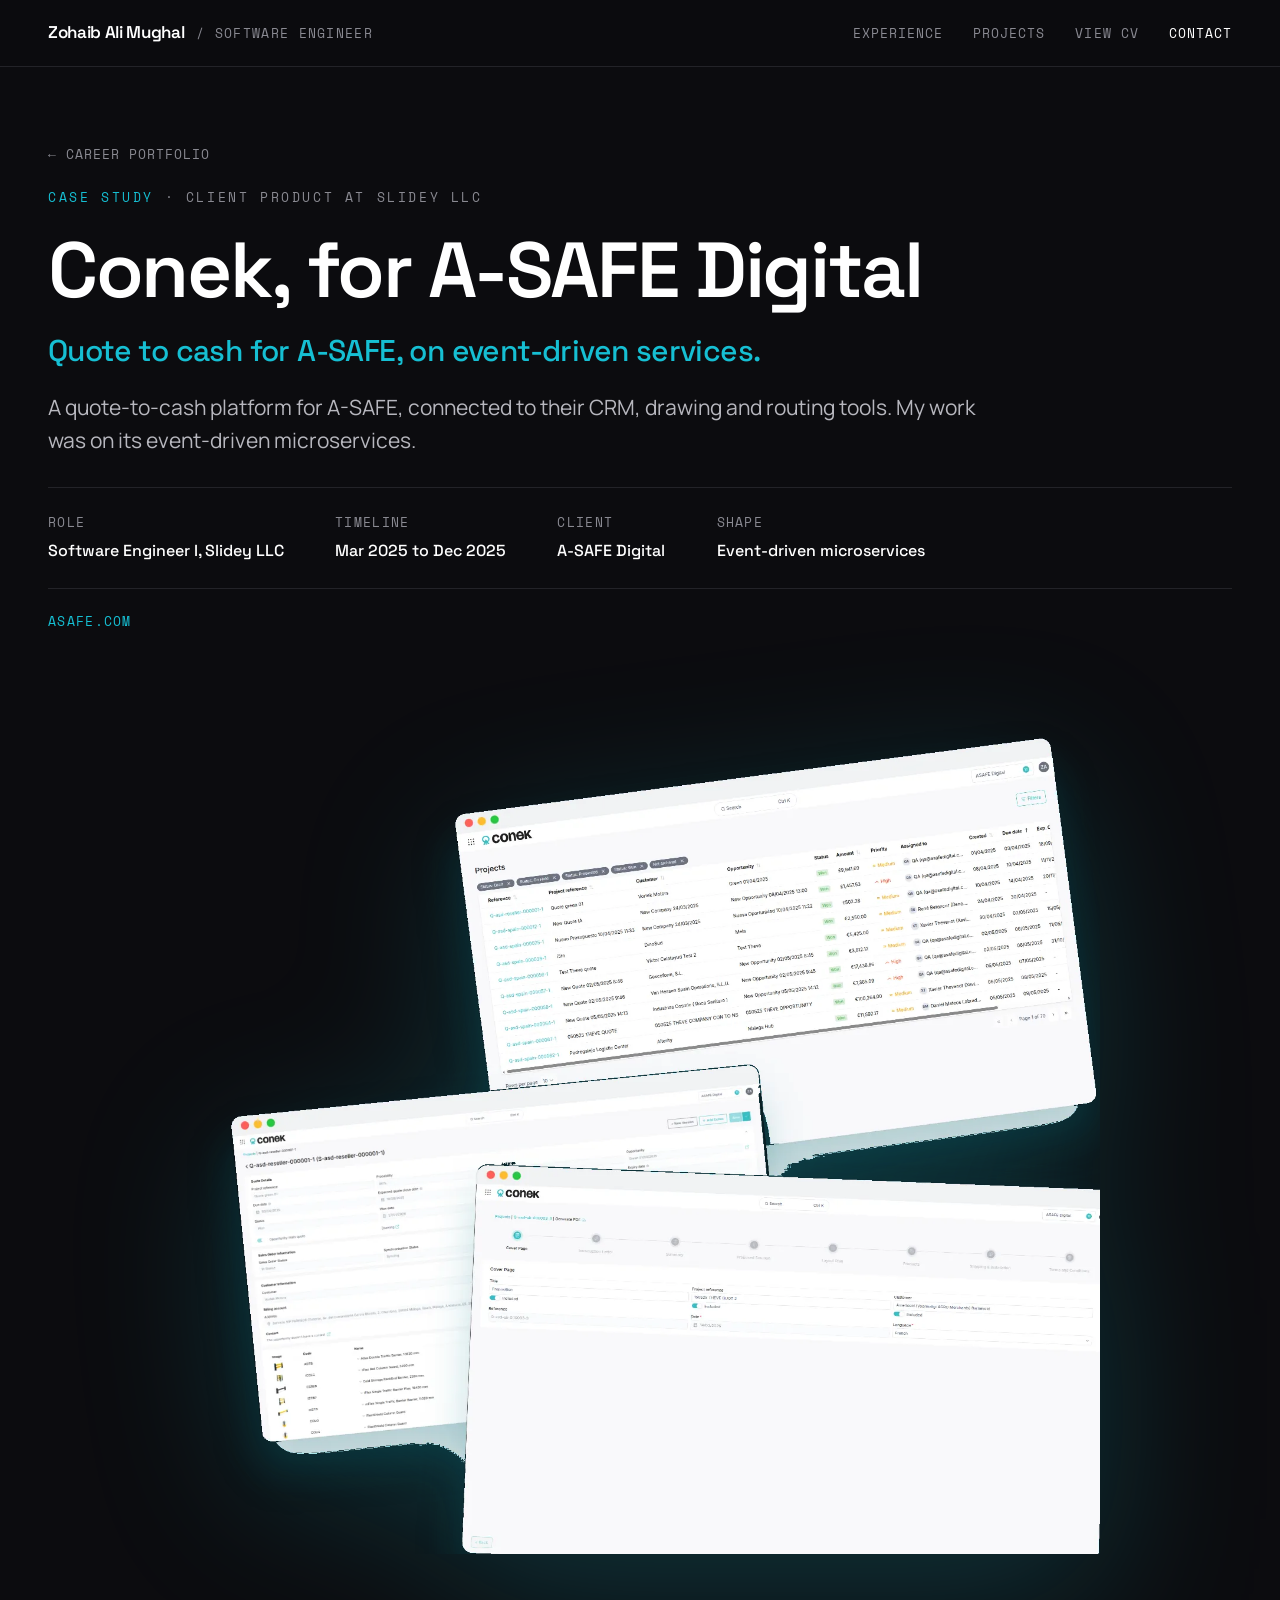
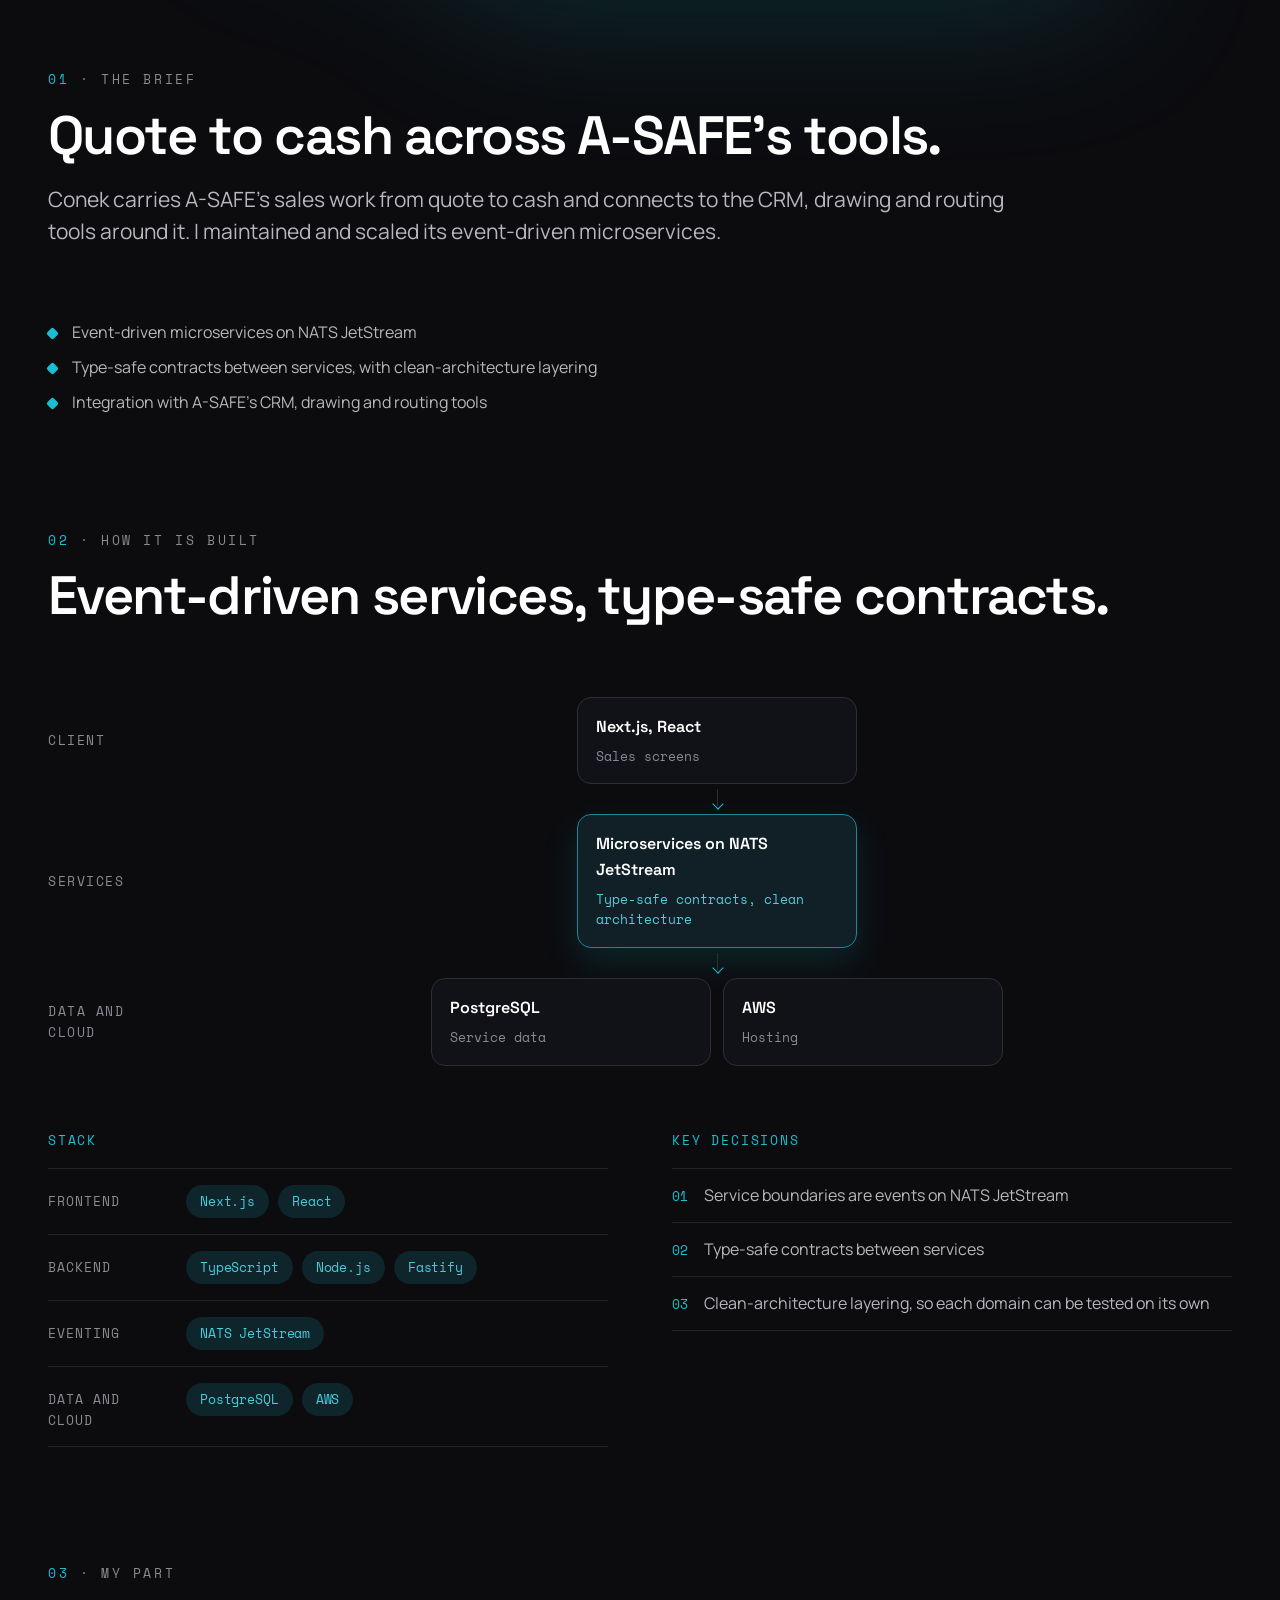
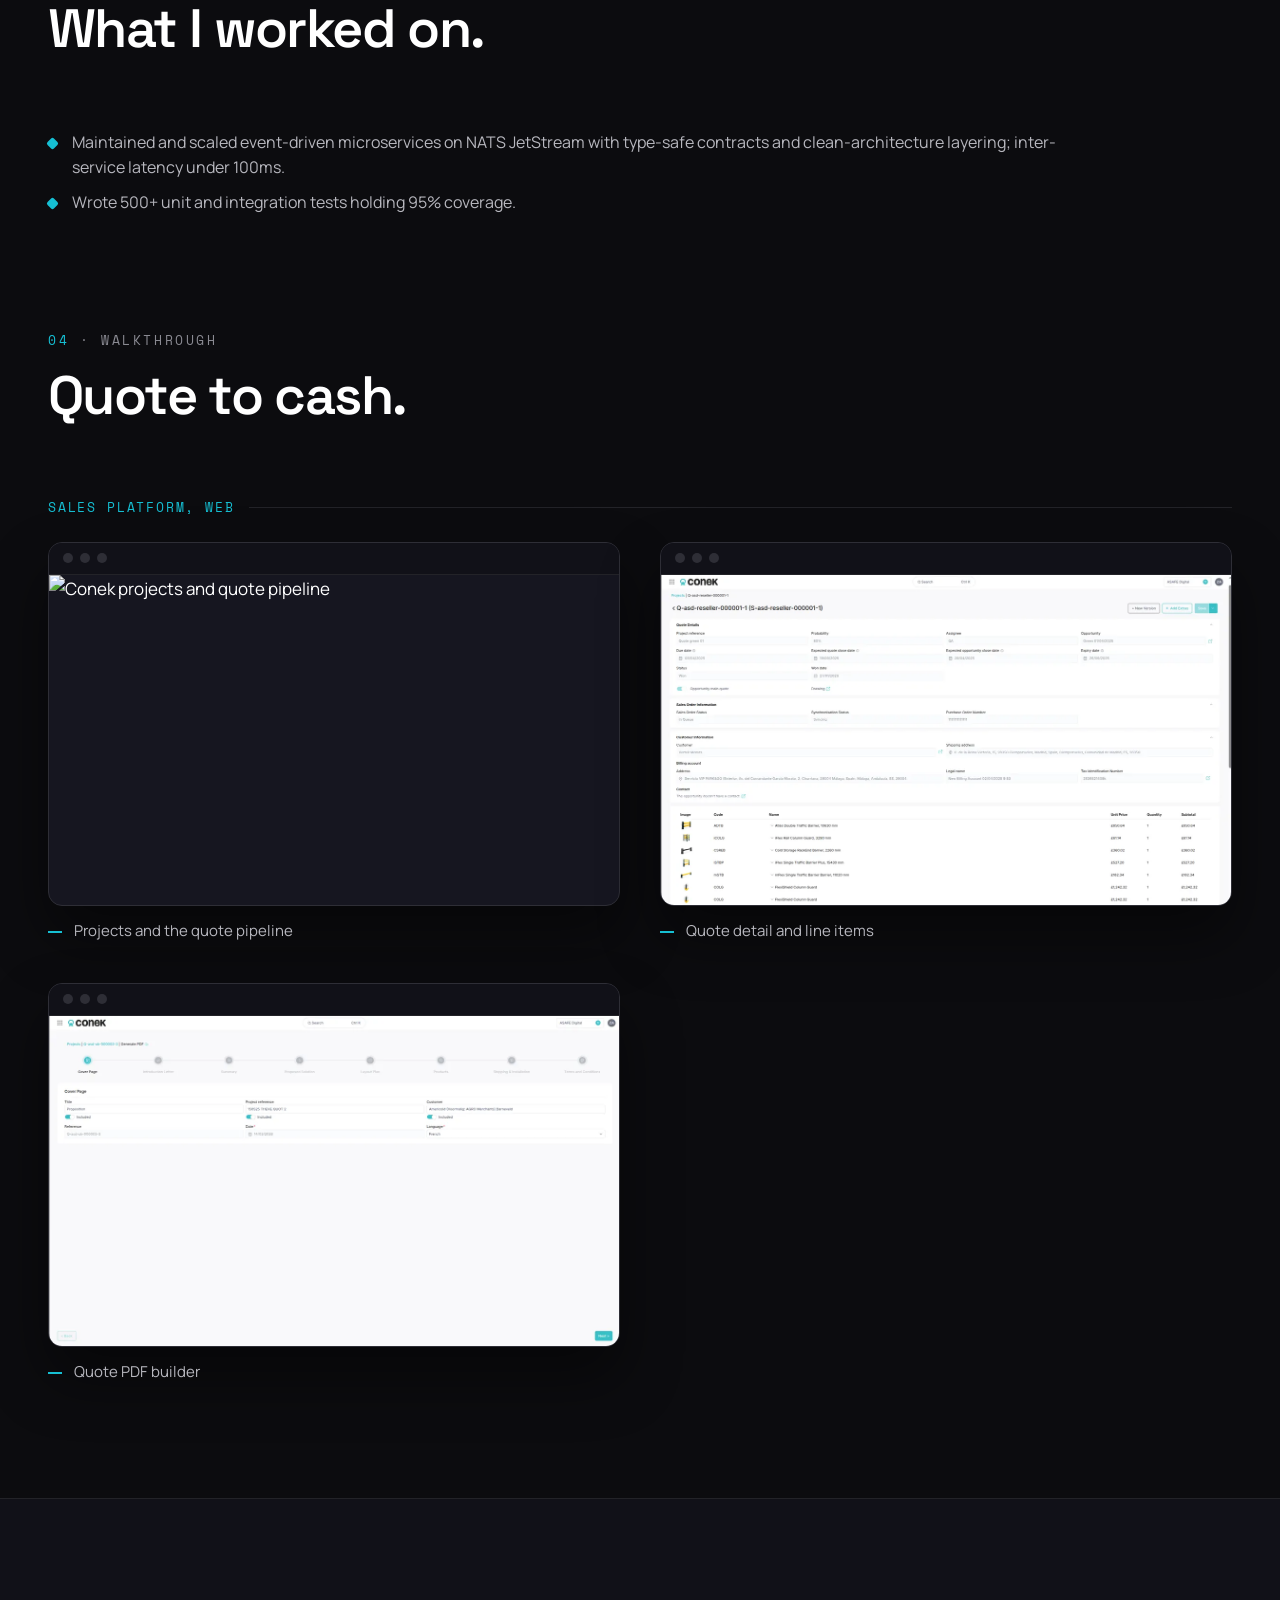
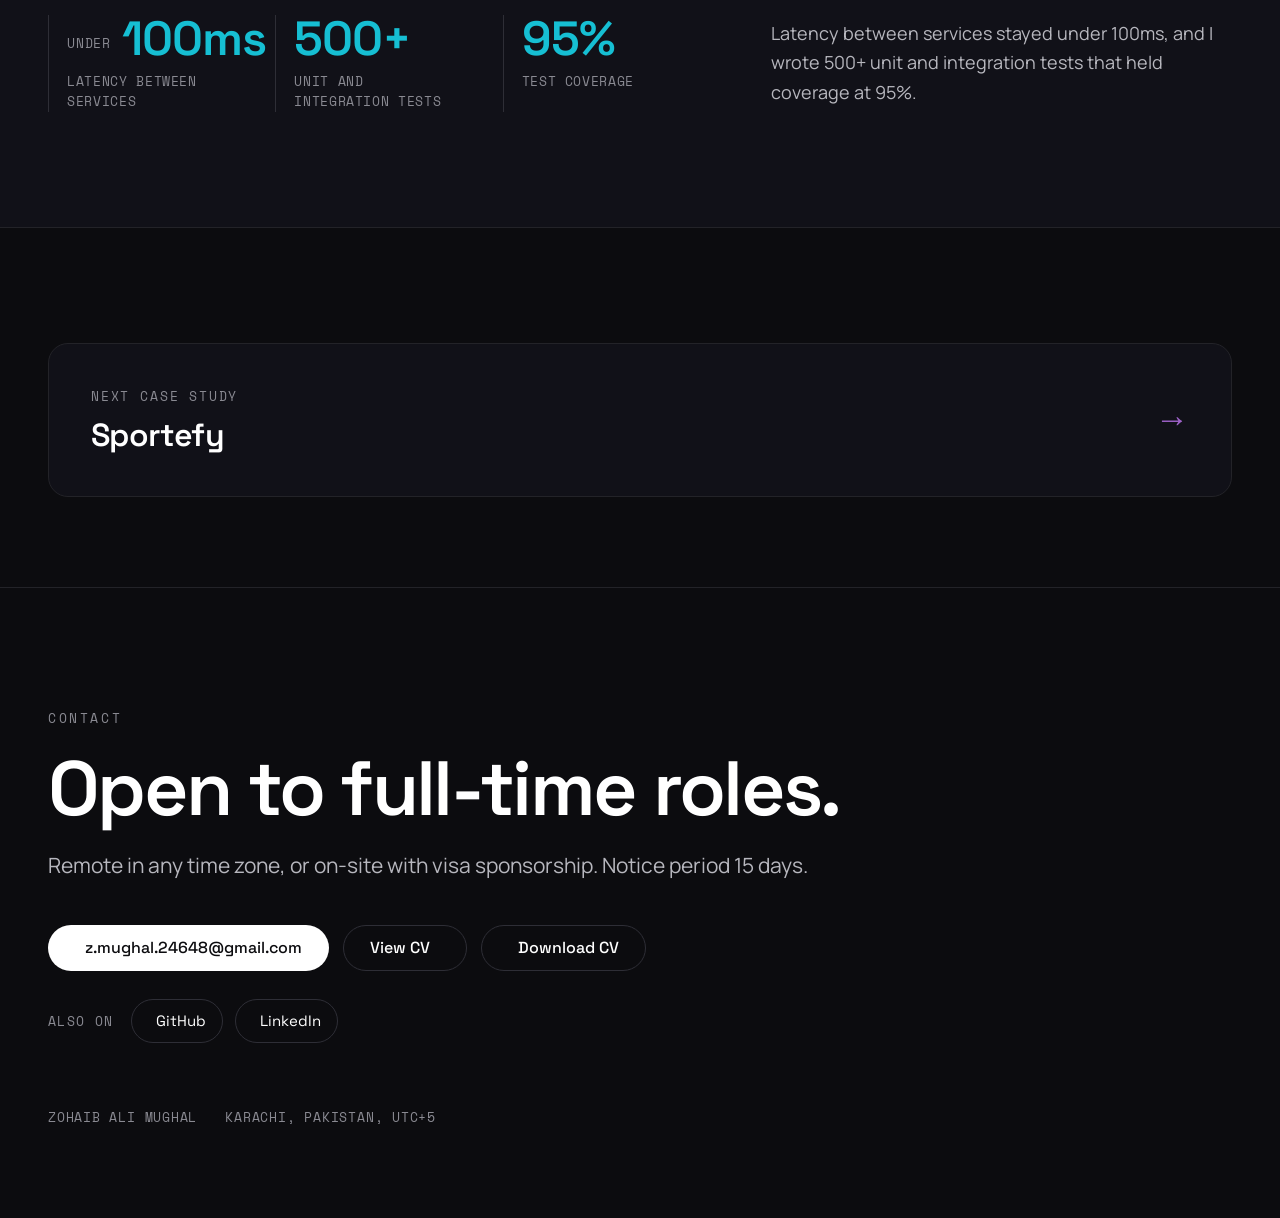
==== commit 2e8062f8: "Rebuild: retired regressions claim removed, CV updated" ====
--- a/work/conek/index.html
+++ b/work/conek/index.html
@@ -4,13 +4,13 @@
 <meta charset="utf-8">
 <meta name="viewport" content="width=device-width, initial-scale=1">
 <title>Conek, for A-SAFE Digital, case study: Zohaib Ali Mughal</title>
-<meta name="description" content="A quote-to-cash platform for A-SAFE, integrated with their CRM, drawing and routing tools. My work was on its event-driven microservices.">
+<meta name="description" content="A quote-to-cash platform for A-SAFE, connected to their CRM, drawing and routing tools. My work was on its event-driven microservices.">
 <meta name="color-scheme" content="dark">
 <meta name="theme-color" content="#0C0C0F">
 <link rel="canonical" href="https://career.zohaibmughal.dev/work/conek/">
 <meta property="og:type" content="article">
 <meta property="og:title" content="Conek, for A-SAFE Digital, case study: Zohaib Ali Mughal">
-<meta property="og:description" content="A quote-to-cash platform for A-SAFE, integrated with their CRM, drawing and routing tools. My work was on its event-driven microservices.">
+<meta property="og:description" content="A quote-to-cash platform for A-SAFE, connected to their CRM, drawing and routing tools. My work was on its event-driven microservices.">
 <meta property="og:url" content="https://career.zohaibmughal.dev/work/conek/">
 <meta property="og:image" content="https://career.zohaibmughal.dev/img/conek-hero.webp">
 <link rel="icon" type="image/svg+xml" href="../../img/favicon.svg">
@@ -41,7 +41,7 @@
     <span class="eyebrow"><span class="accent">Case study</span> &middot; Client product at Slidey LLC</span>
     <h1>Conek, for A-SAFE Digital</h1>
     <p class="cs-tagline">Quote to cash for A-SAFE, on event-driven services.</p>
-    <p class="lede">A quote-to-cash platform for A-SAFE, integrated with their CRM, drawing and routing tools. My work was on its event-driven microservices.</p>
+    <p class="lede">A quote-to-cash platform for A-SAFE, connected to their CRM, drawing and routing tools. My work was on its event-driven microservices.</p>
     <div class="cs-meta"><div class="cs-meta-item"><span class="k">Role</span><span class="v">Software Engineer I, Slidey LLC</span></div><div class="cs-meta-item"><span class="k">Timeline</span><span class="v">Mar 2025 to Dec 2025</span></div><div class="cs-meta-item"><span class="k">Client</span><span class="v">A-SAFE Digital</span></div><div class="cs-meta-item"><span class="k">Shape</span><span class="v">Event-driven microservices</span></div></div>
     <ul class="links"><li><a href="https://www.asafe.com" target="_blank" rel="noopener">asafe.com</a><i class="ph ph-arrow-up-right" aria-hidden="true"></i></li></ul>
     <div class="cs-hero-media" data-reveal><img class="cs-collage" src="../../img/conek-hero.webp" width="1560" height="1440" alt="Conek quotes and projects dashboards"></div>
@@ -50,7 +50,7 @@
 
 <section>
   <div class="container">
-    <div class="section-head" data-reveal><span class="eyebrow"><span class="accent">01</span> &middot; The brief</span><h2>Quote to cash across A-SAFE&#x27;s tools.</h2><p class="lede">Conek carries A-SAFE&#x27;s sales work from quote to cash and connects to the CRM, drawing and routing tools around it. I maintained and scaled its event-driven microservices, keeping them fast, decoupled and covered by tests.</p></div>
+    <div class="section-head" data-reveal><span class="eyebrow"><span class="accent">01</span> &middot; The brief</span><h2>Quote to cash across A-SAFE&#x27;s tools.</h2><p class="lede">Conek carries A-SAFE&#x27;s sales work from quote to cash and connects to the CRM, drawing and routing tools around it. I maintained and scaled its event-driven microservices.</p></div>
     <div class="cs-points" data-reveal><ul class="bullets"><li><span class="dia" aria-hidden="true"></span><span>Event-driven microservices on NATS JetStream</span></li><li><span class="dia" aria-hidden="true"></span><span>Type-safe contracts between services, with clean-architecture layering</span></li><li><span class="dia" aria-hidden="true"></span><span>Integration with A-SAFE&#x27;s CRM, drawing and routing tools</span></li></ul></div>
   </div>
 </section>
--- a/style.css
+++ b/style.css
@@ -122,8 +122,21 @@
 
 /* ---------- Projects: bento of cards ---------- */
 .bento { display: grid; grid-template-columns: repeat(6, minmax(0, 1fr)); gap: clamp(18px, 2.5vw, 28px); }
-.cell { --accent-soft: color-mix(in srgb, var(--accent) 14%, transparent); display: flex; flex-direction: column; background: var(--bg-2); border: 1px solid var(--line); border-radius: 18px; overflow: hidden; transition: border-color .25s ease; }
+.cell { --accent-soft: color-mix(in srgb, var(--accent) 14%, transparent); position: relative; display: flex; flex-direction: column; background: var(--bg-2); border: 1px solid var(--line); border-radius: 18px; overflow: hidden; transition: border-color .25s ease; }
 .cell:hover { border-color: var(--line-2); }
+/* A card with a case study is one big link: the title's link covers the card, and the card's own
+   links (live site, code) sit above it so they still open on their own. */
+.card-link { color: inherit; transition: color .25s ease; }
+.card-link::after { content: ""; position: absolute; inset: 0; z-index: 1; }
+.card-link:focus-visible { outline: none; }
+.card-arrow { display: inline-block; margin-left: .35em; color: var(--accent); transition: transform .25s ease; }
+.role:has(.card-link), .cell:has(.card-link) { cursor: pointer; }
+.role:has(.card-link):hover, .cell:has(.card-link):hover { border-color: color-mix(in srgb, var(--accent) 45%, var(--line-2)); }
+.role:has(.card-link):hover .card-link, .cell:has(.card-link):hover .card-link { color: var(--accent); }
+.role:has(.card-link):hover .card-arrow, .cell:has(.card-link):hover .card-arrow { transform: translateX(4px); }
+.role:has(.card-link:focus-visible), .cell:has(.card-link:focus-visible) { outline: 2px solid var(--accent); outline-offset: 3px; }
+.role .links, .cell .links { position: relative; z-index: 2; }
+@media (prefers-reduced-motion: reduce) { .card-arrow { transition: none; } }
 .cell-img img { width: 100%; aspect-ratio: 1200 / 691; object-fit: cover; object-position: top left; border-bottom: 1px solid var(--line); }
 .c1 .cell-img img, .c4 .cell-img img { aspect-ratio: 2 / 1; }
 .cell-body { display: grid; gap: 14px; padding: clamp(22px, 3vw, 34px); }
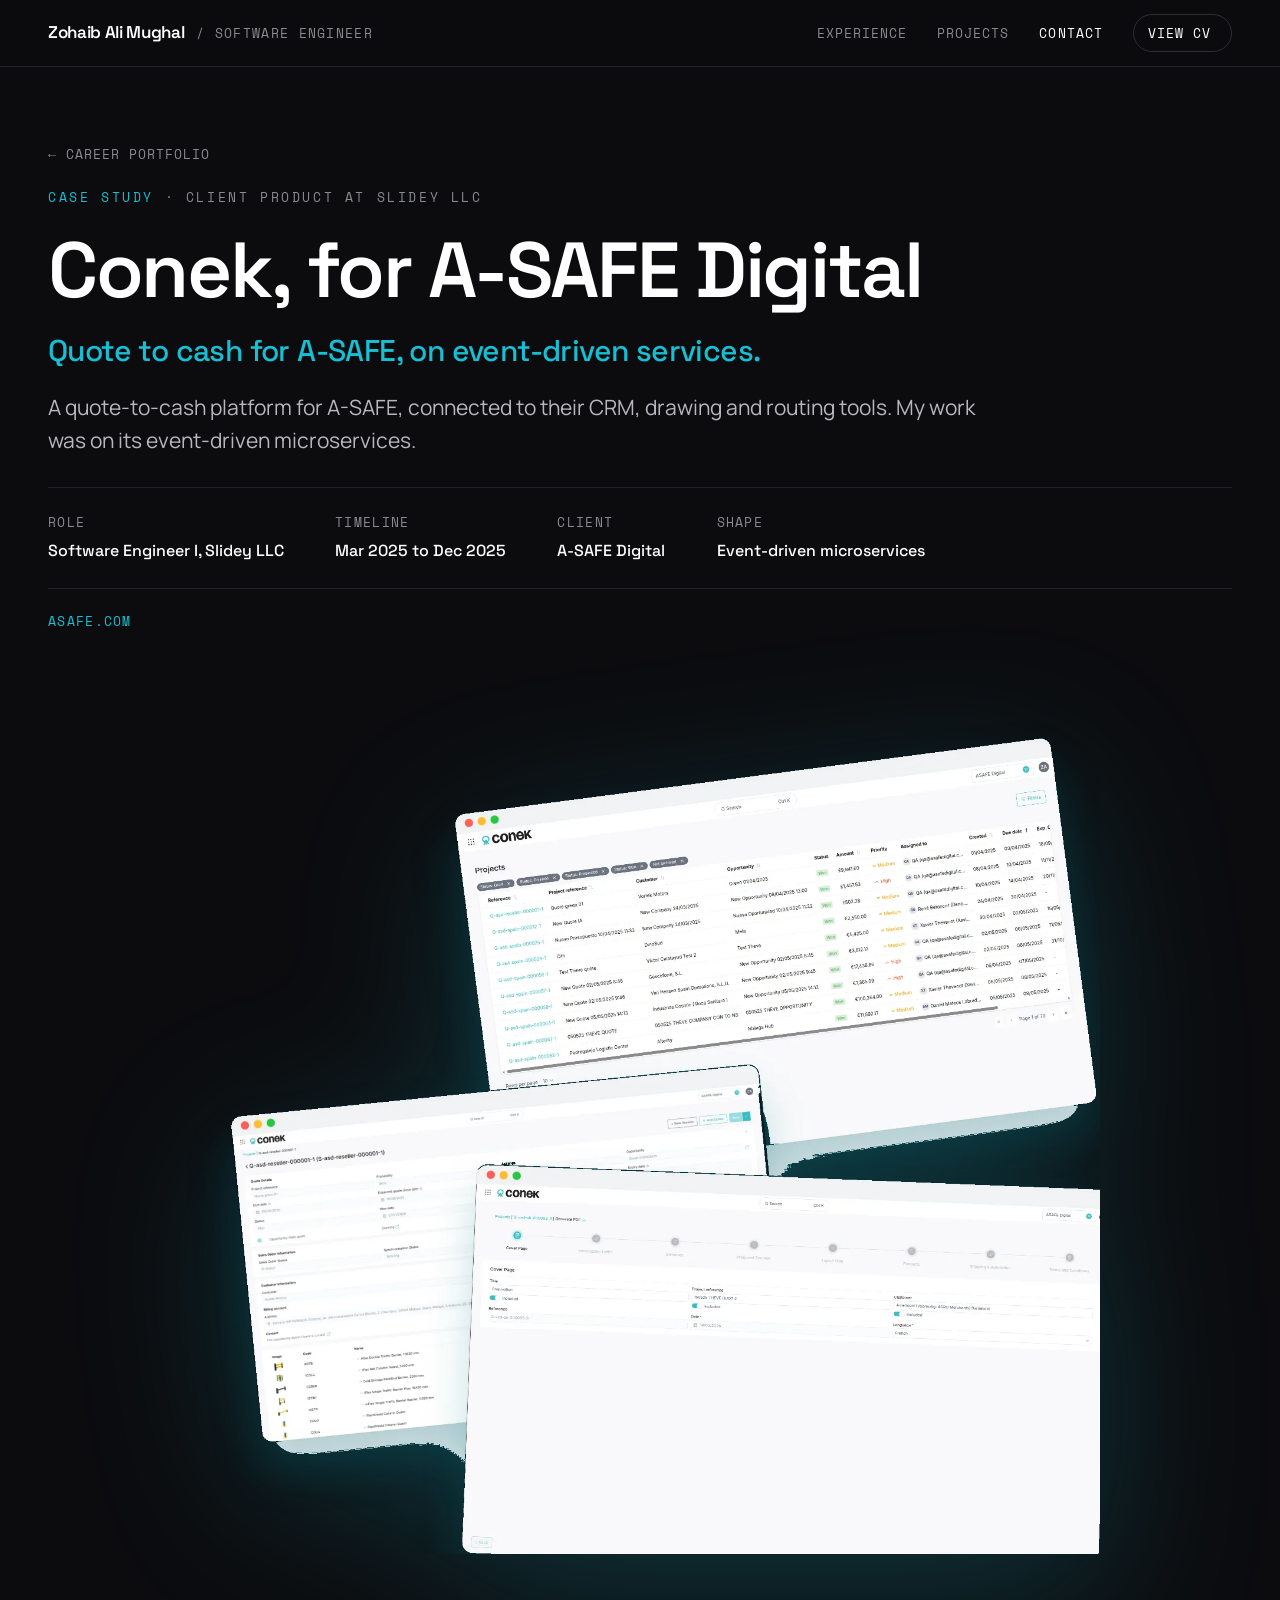
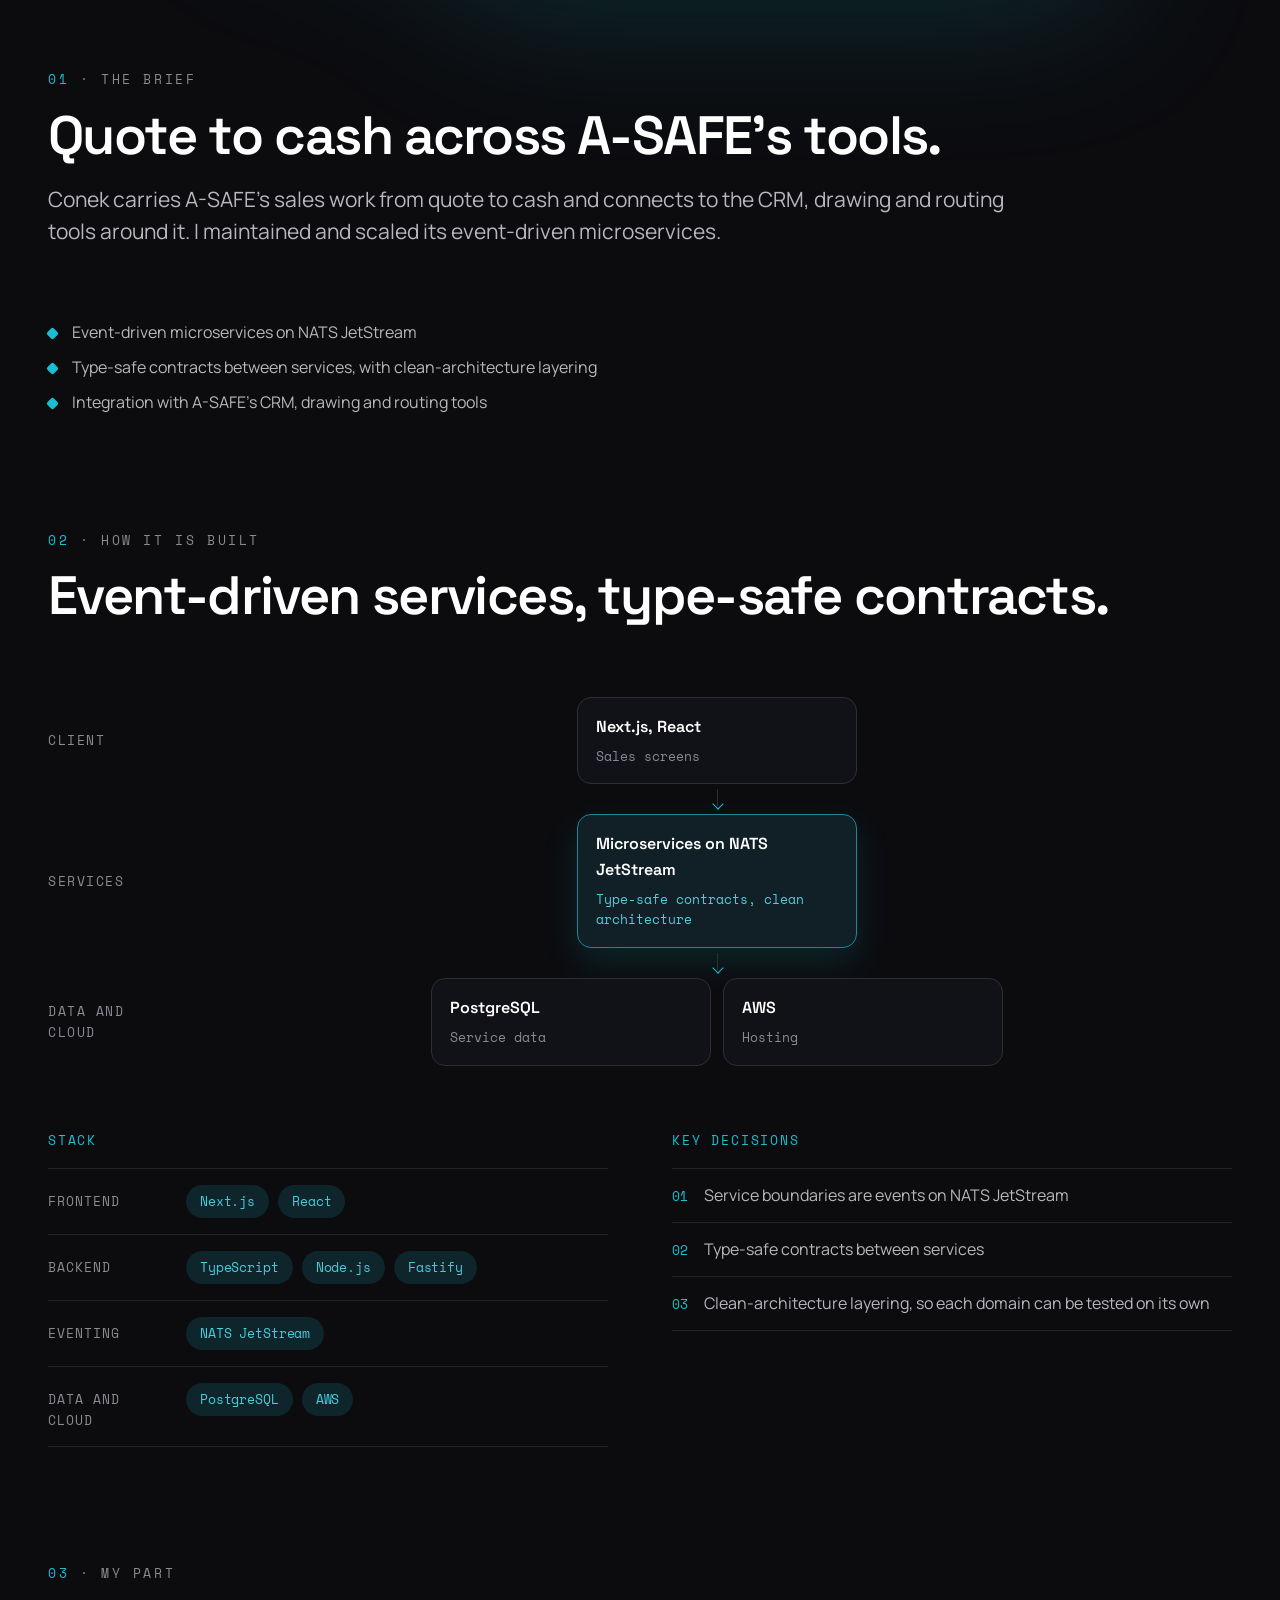
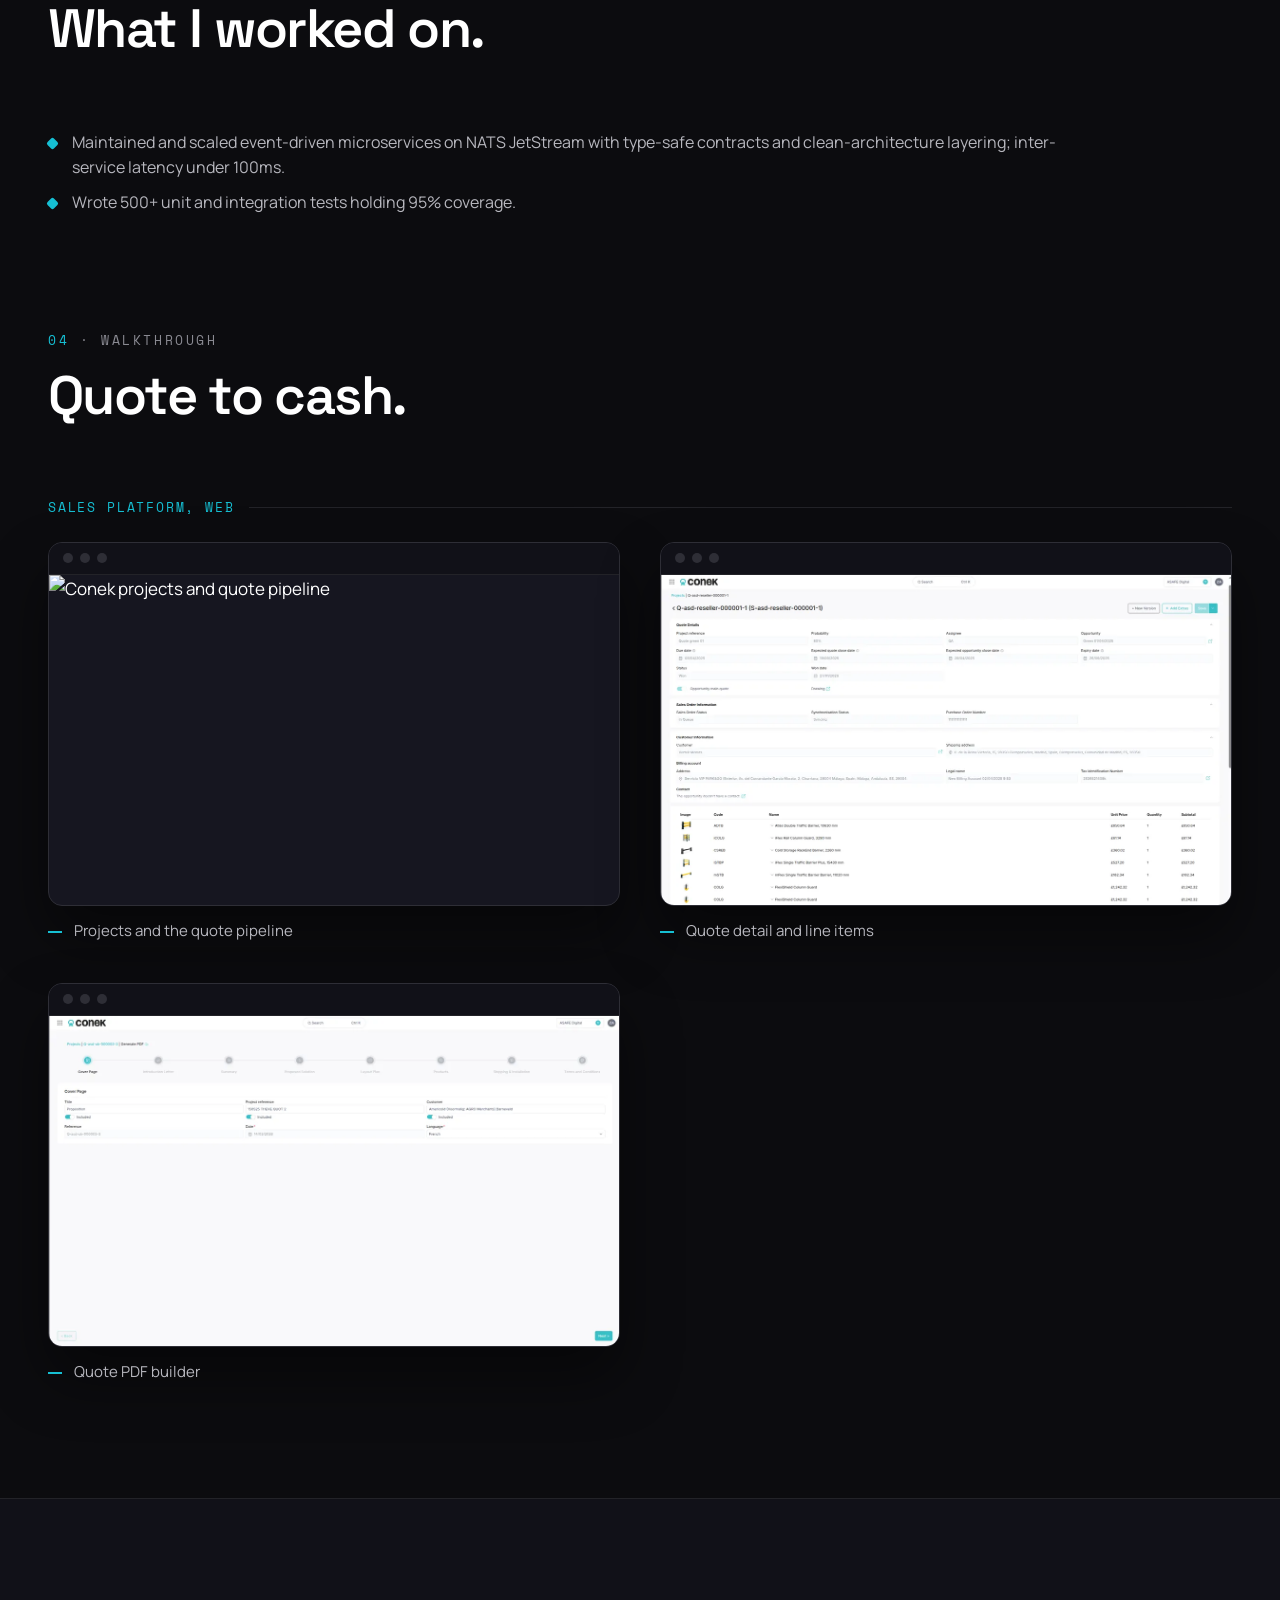
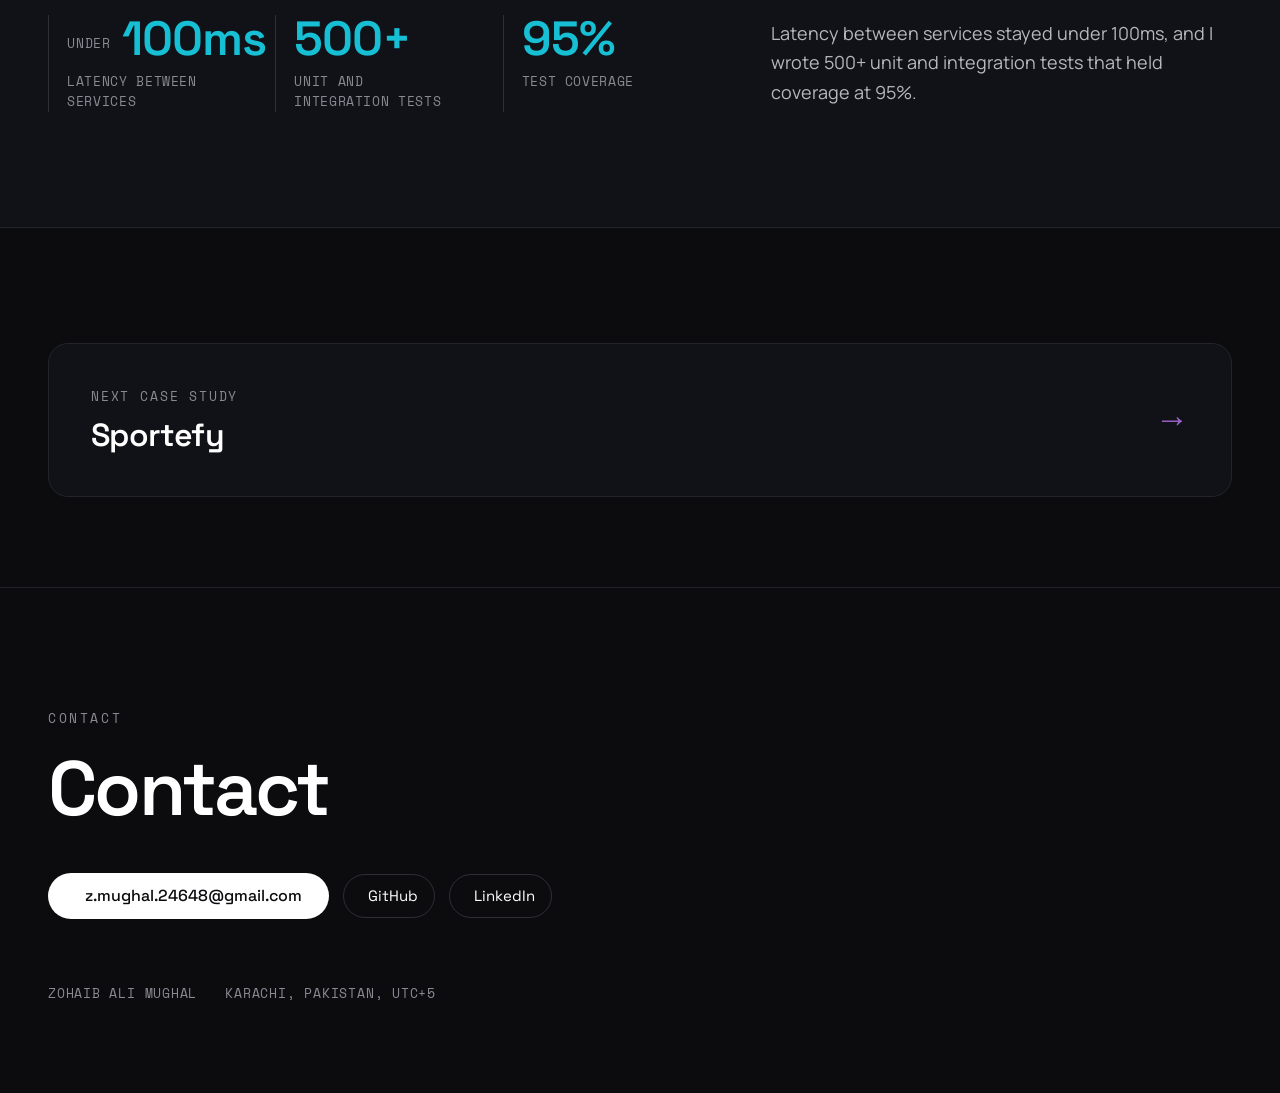
==== commit 4460fa82: "Rebuild: portfolio framing, no availability copy, contact details only, View CV in the header" ====
--- a/work/conek/index.html
+++ b/work/conek/index.html
@@ -29,8 +29,8 @@
     <div class="nav-links">
       <a href="../../#experience">Experience</a>
       <a href="../../#projects">Projects</a>
-      <a href="../../cv/Zohaib-Ali-Mughal-CV.pdf" target="_blank" rel="noopener">View CV</a>
       <a class="nav-cta" href="#contact">Contact</a>
+      <a class="nav-cv" href="../../cv/Zohaib-Ali-Mughal-CV.pdf" target="_blank" rel="noopener">View CV<i class="ph ph-arrow-up-right" aria-hidden="true"></i></a>
     </div>
   </div>
 </nav>
@@ -101,15 +101,9 @@
 <footer class="contact" id="contact">
   <div class="container" data-reveal>
     <span class="eyebrow">Contact</span>
-    <h2>Open to full-time roles.</h2>
-    <p class="lede">Remote in any time zone, or on-site with visa sponsorship. Notice period 15 days.</p>
+    <h2>Contact</h2>
     <div class="contact-row">
       <a class="btn btn-primary" href="mailto:z.mughal.24648@gmail.com"><i class="ph ph-envelope-simple" aria-hidden="true"></i>z.mughal.24648@gmail.com</a>
-      <a class="btn btn-ghost" href="../../cv/Zohaib-Ali-Mughal-CV.pdf" target="_blank" rel="noopener">View CV<i class="ph ph-arrow-up-right" aria-hidden="true"></i></a>
-      <a class="btn btn-ghost" href="../../cv/Zohaib-Ali-Mughal-CV.pdf" download><i class="ph ph-download-simple" aria-hidden="true"></i>Download CV</a>
-    </div>
-    <div class="profile-links">
-      <span class="profile-label">Also on</span>
       <a class="plink" href="https://github.com/Zohaib24648" target="_blank" rel="noopener"><i class="ph ph-github-logo" aria-hidden="true"></i><span>GitHub</span></a>
       <a class="plink" href="https://linkedin.com/in/zohaibmughal24648" target="_blank" rel="noopener"><i class="ph ph-linkedin-logo" aria-hidden="true"></i><span>LinkedIn</span></a>
     </div>
--- a/style.css
+++ b/style.css
@@ -59,9 +59,6 @@
 .chips { display: flex; flex-wrap: wrap; gap: 9px; }
 .chip { display: inline-flex; align-items: center; padding: 6px 14px; border-radius: 999px; font-family: var(--font-mono); font-size: 13px; letter-spacing: -0.01em;
   background: var(--accent-soft); color: color-mix(in srgb, var(--accent) 78%, #ffffff); max-width: 100%; }
-.dot-badge { display: inline-flex; align-items: center; gap: 10px; width: fit-content; font-family: var(--font-mono); font-size: 13px; letter-spacing: .08em; text-transform: uppercase;
-  color: var(--text-2); border: 1px solid var(--line-2); border-radius: 999px; padding: 9px 18px; }
-.dot-badge::before { content: ""; width: 9px; height: 9px; border-radius: 50%; background: #4ADE80; }
 .dia { flex: none; width: 9px; height: 9px; margin-top: 9px; background: var(--accent); transform: rotate(45deg); border-radius: 2px; }
 .meta { font-family: var(--font-mono); font-size: 13px; letter-spacing: .08em; text-transform: uppercase; color: var(--text-3); }
 .links { display: flex; flex-wrap: wrap; gap: 10px 22px; }
@@ -78,6 +75,8 @@
 .nav-links { display: flex; align-items: center; gap: 30px; }
 .nav-links a { font-family: var(--font-mono); font-size: 13px; letter-spacing: .08em; text-transform: uppercase; color: var(--text-3); transition: color .15s ease; }
 .nav-links a:hover, .nav-links a.nav-cta { color: var(--text); }
+.nav-links a.nav-cv { display: inline-flex; align-items: center; gap: 6px; color: var(--text); border: 1px solid var(--line-2); border-radius: 999px; padding: 8px 14px; white-space: nowrap; }
+.nav-links a.nav-cv:hover { border-color: var(--text-3); }
 
 /* ---------- Hero: intro left, the whole timeline right ---------- */
 .hero { padding-top: clamp(130px, 18vh, 190px); padding-bottom: clamp(64px, 8vw, 110px); }
@@ -166,8 +165,6 @@
 .contact { border-top: 1px solid var(--line); padding-block: clamp(72px, 9vw, 130px) clamp(56px, 7vw, 90px); }
 .contact h2 { font-size: clamp(40px, 6vw, 84px); letter-spacing: -0.035em; margin: 18px 0 20px; }
 .contact-row { margin-top: clamp(28px, 4vw, 44px); display: flex; gap: 14px; flex-wrap: wrap; align-items: center; }
-.profile-links { display: flex; flex-wrap: wrap; align-items: center; gap: 12px; margin-top: 28px; }
-.profile-label { font-family: var(--font-mono); font-size: 13px; letter-spacing: .1em; text-transform: uppercase; color: var(--text-3); margin-right: 6px; }
 .plink { display: inline-flex; align-items: center; gap: 8px; padding: 9px 16px; border: 1px solid var(--line-2); border-radius: 999px; font-family: var(--font-head); font-size: 15px; transition: border-color .15s ease; }
 .plink:hover { border-color: var(--text-3); }
 .contact-meta { display: flex; flex-wrap: wrap; gap: 8px 28px; margin-top: clamp(40px, 6vw, 64px); font-family: var(--font-mono); font-size: 13px; letter-spacing: .06em; text-transform: uppercase; color: var(--text-3); }
@@ -285,11 +282,15 @@
   .edu { grid-template-columns: minmax(0, 1fr); }
 }
 @media (max-width: 760px) {
-  .nav-links { gap: 16px; }
-  .nav-links a:not(.nav-cta) { display: none; }
+  .nav-links { gap: 14px; }
+  .nav-links a { white-space: nowrap; }
+  .nav-brand { white-space: nowrap; font-size: 16px; }
+  .nav-links a.nav-cv { padding: 7px 12px; }
+  .nav-links a:not(.nav-cta):not(.nav-cv) { display: none; }
   .nav-brand .mono { display: none; }
   .stackrow { grid-template-columns: 1fr; gap: 10px; }
   .tl-row { grid-template-columns: 46px minmax(0, 1fr); gap: 12px; }
   .tl-change { grid-template-columns: 10px minmax(0, 1fr); }
   .tl-tag { grid-column: 2; margin-top: -8px; }
 }
+@media (max-width: 379px) { .nav-links a.nav-cta { display: none; } }
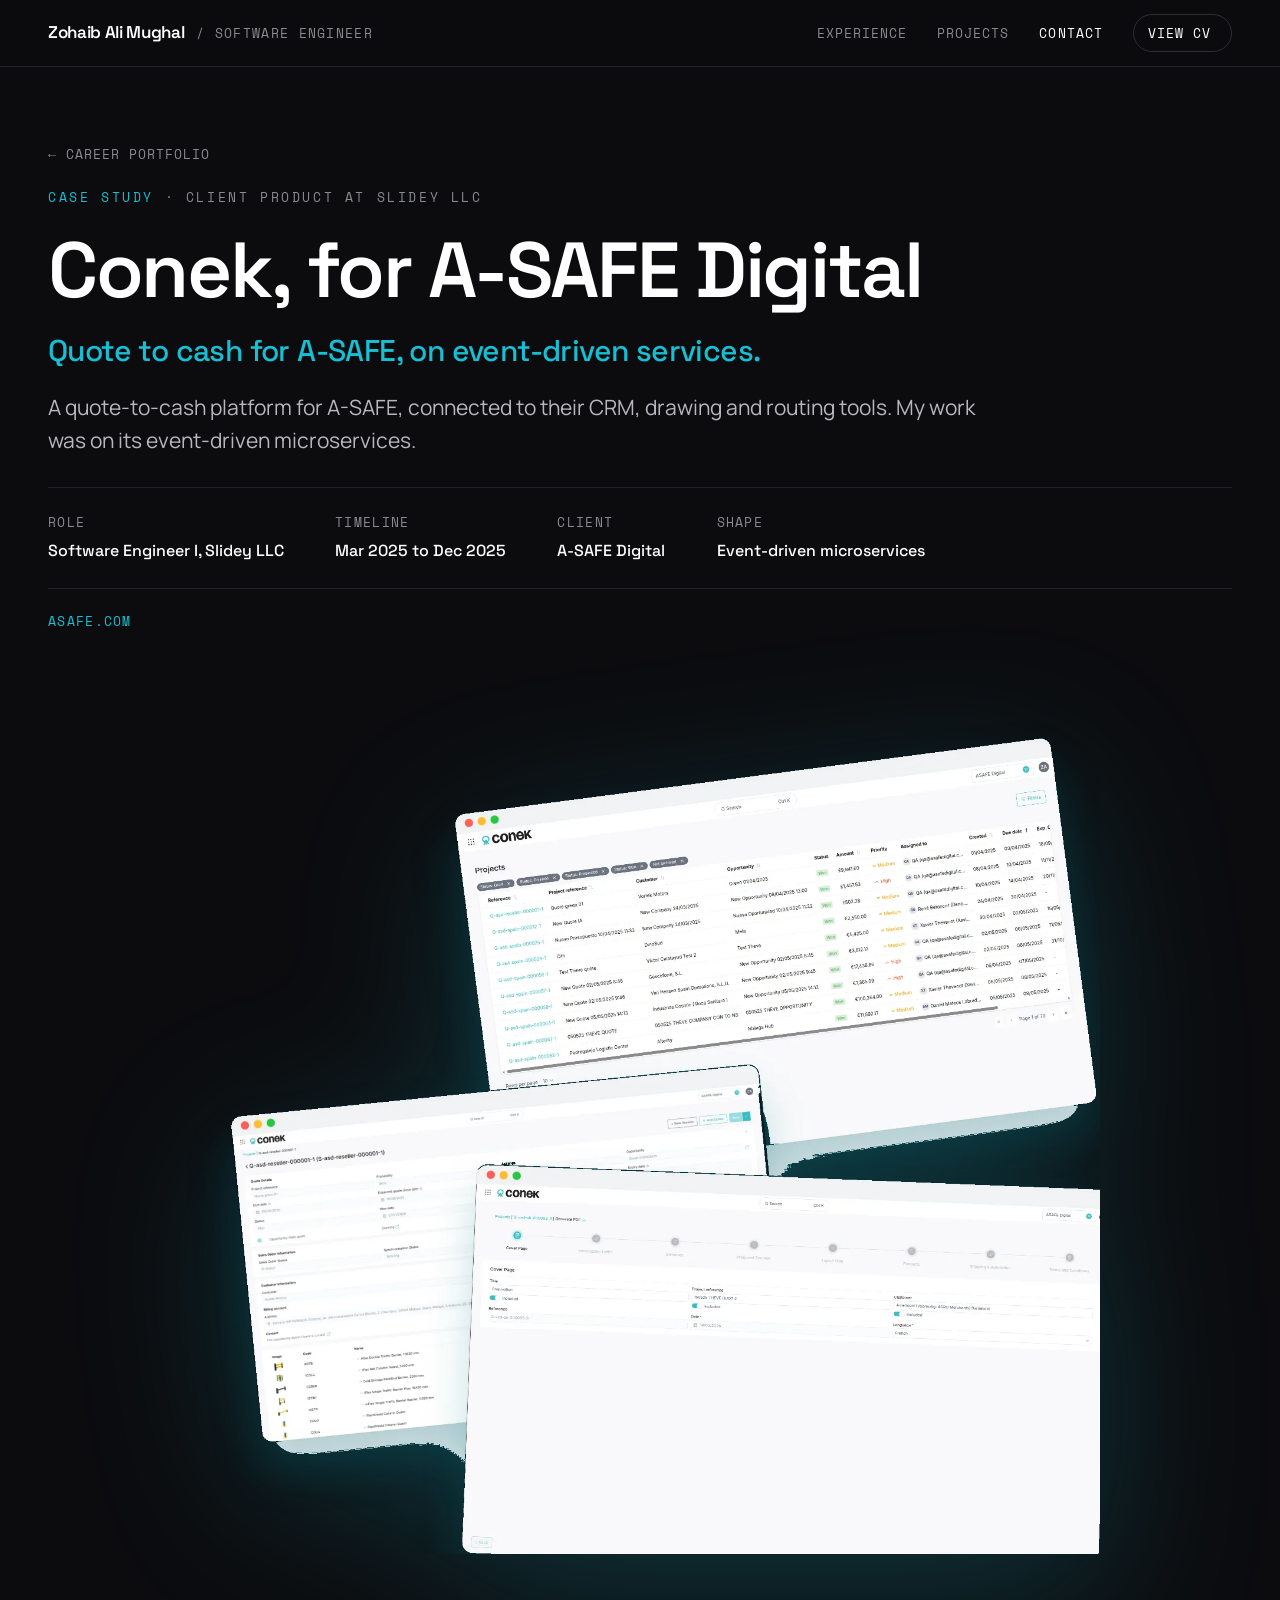
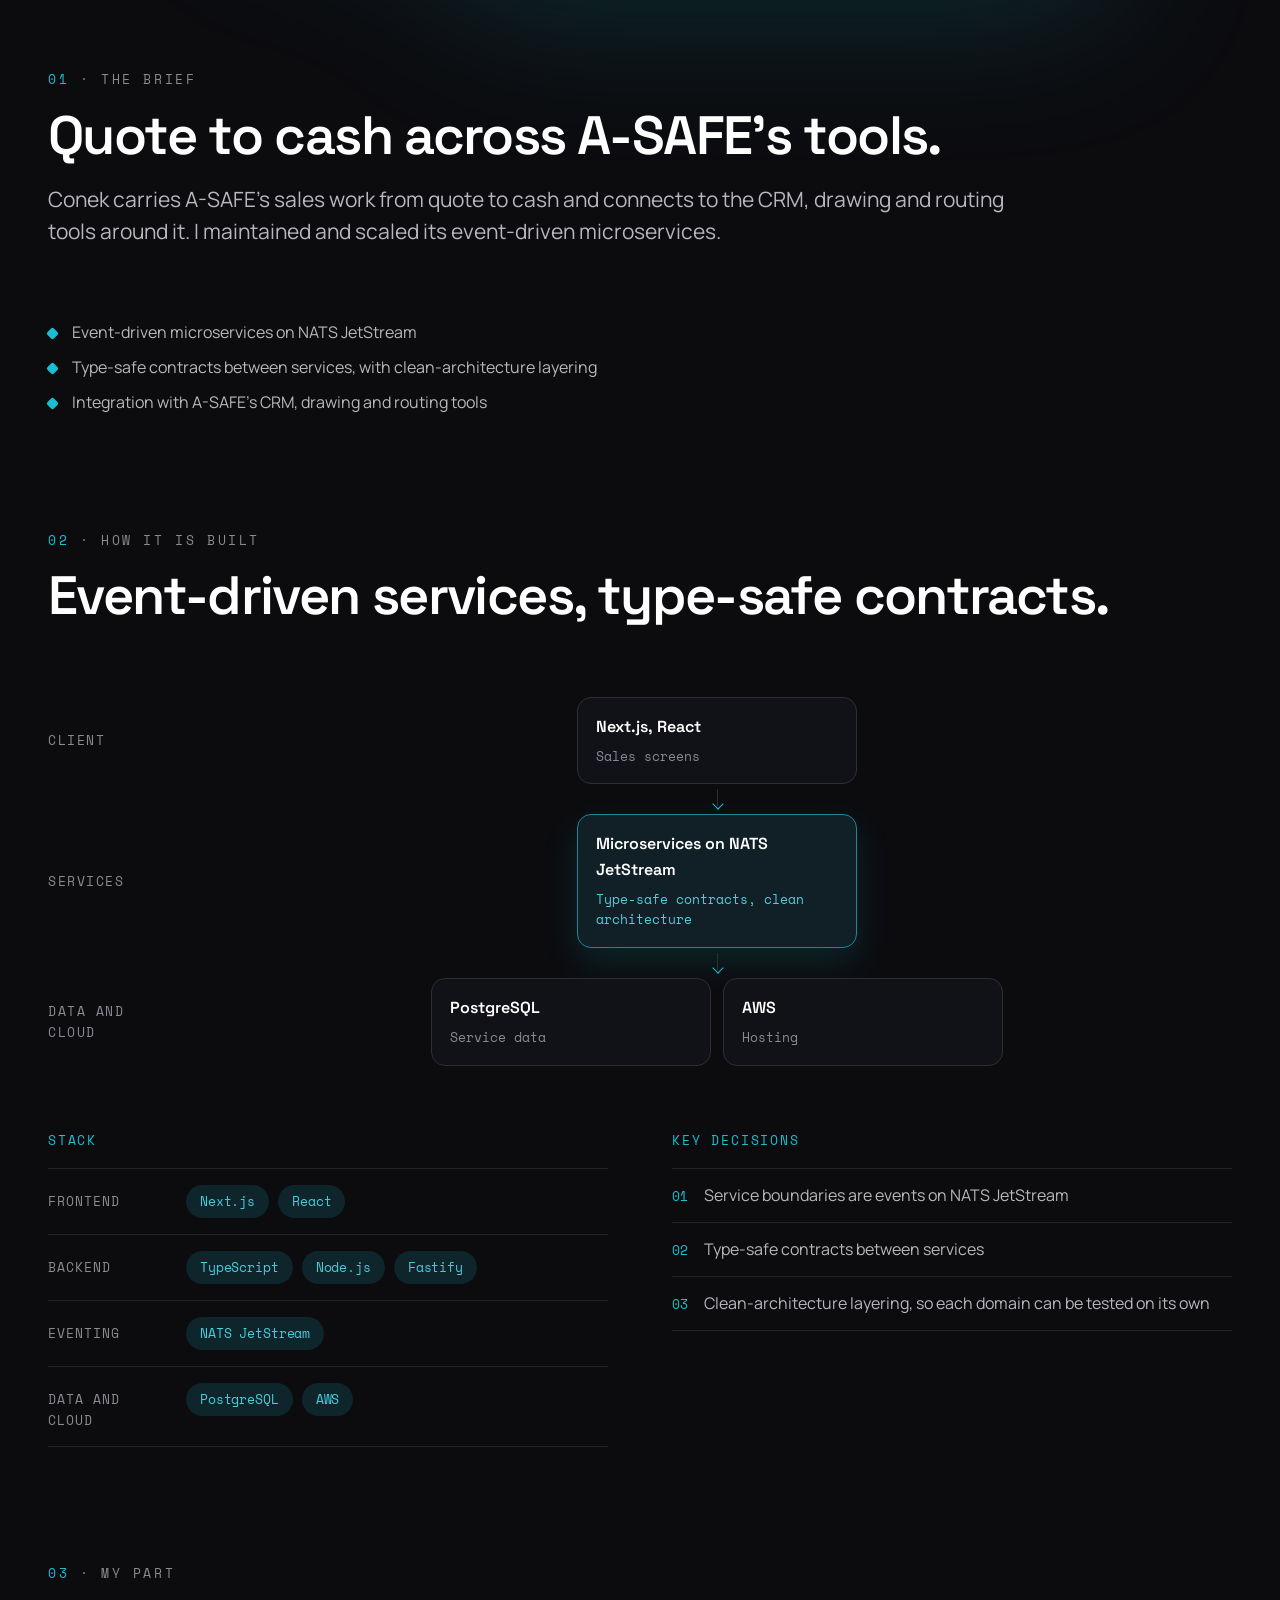
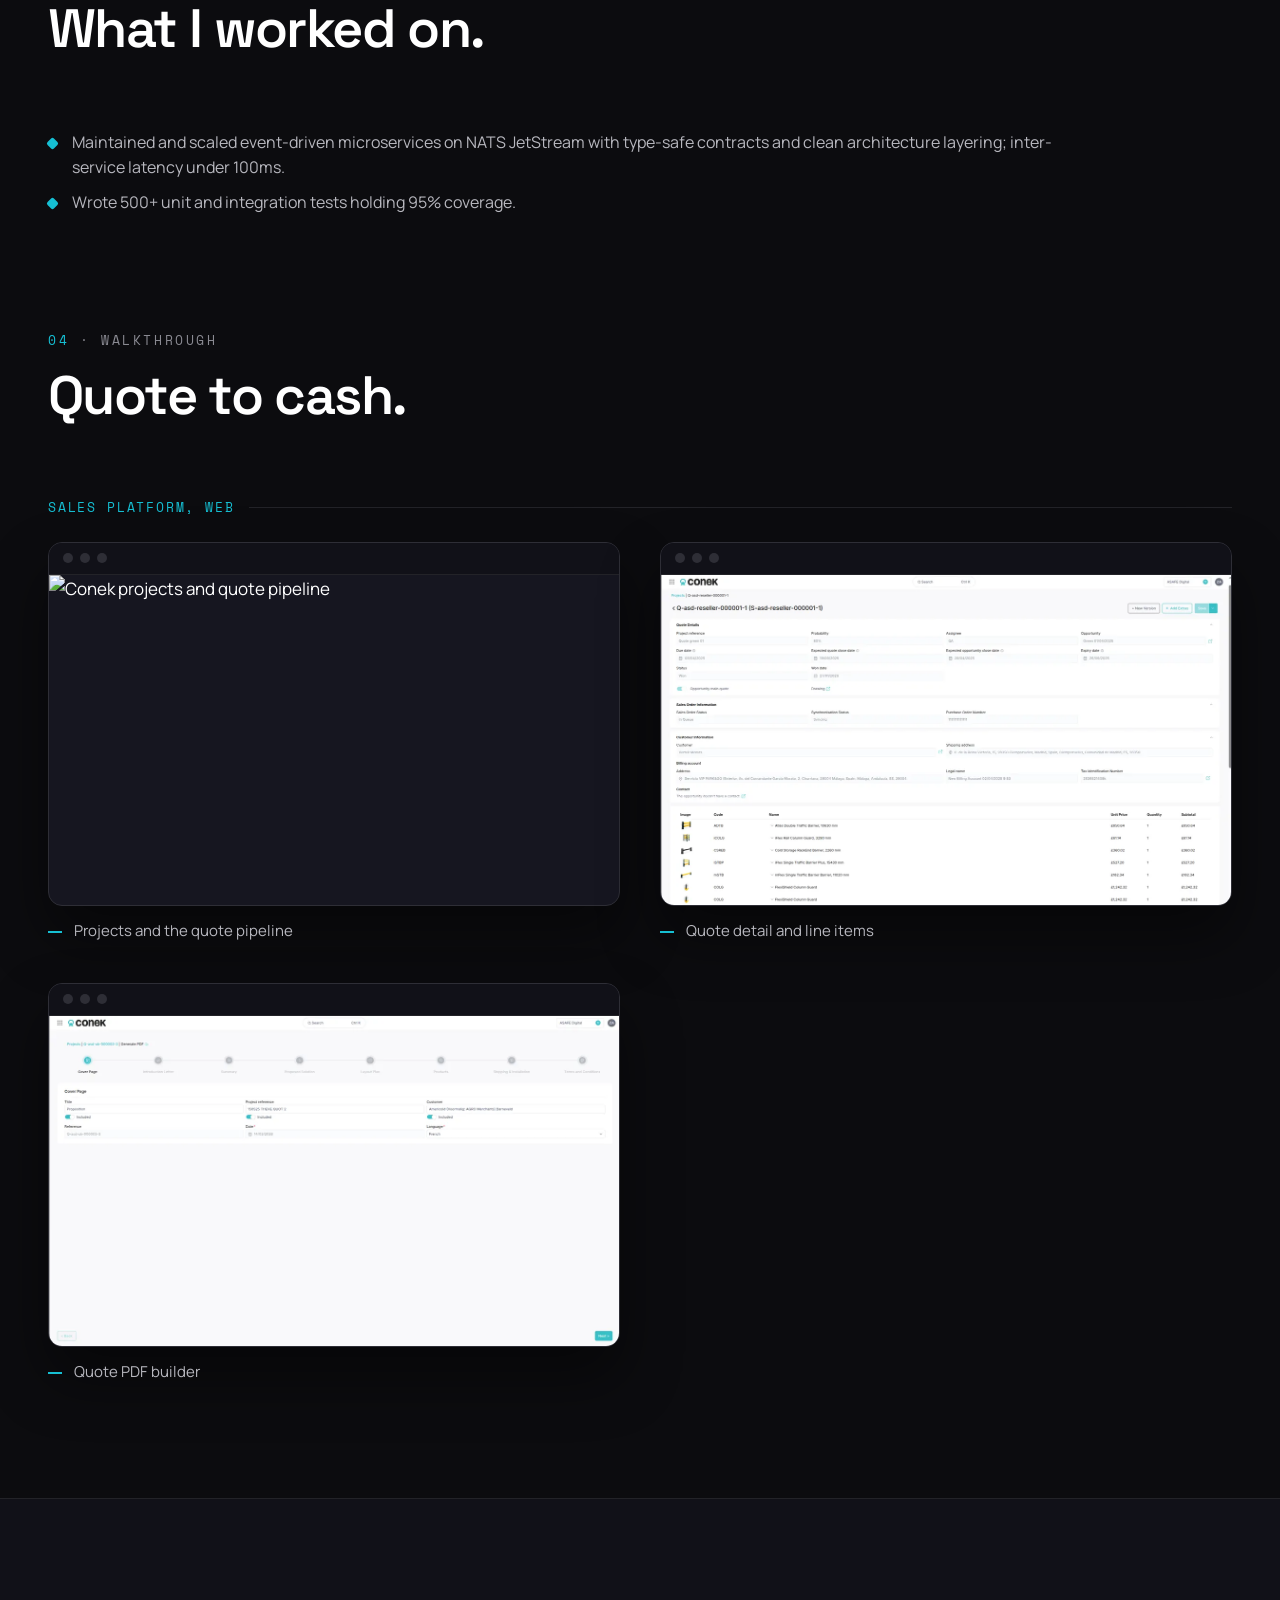
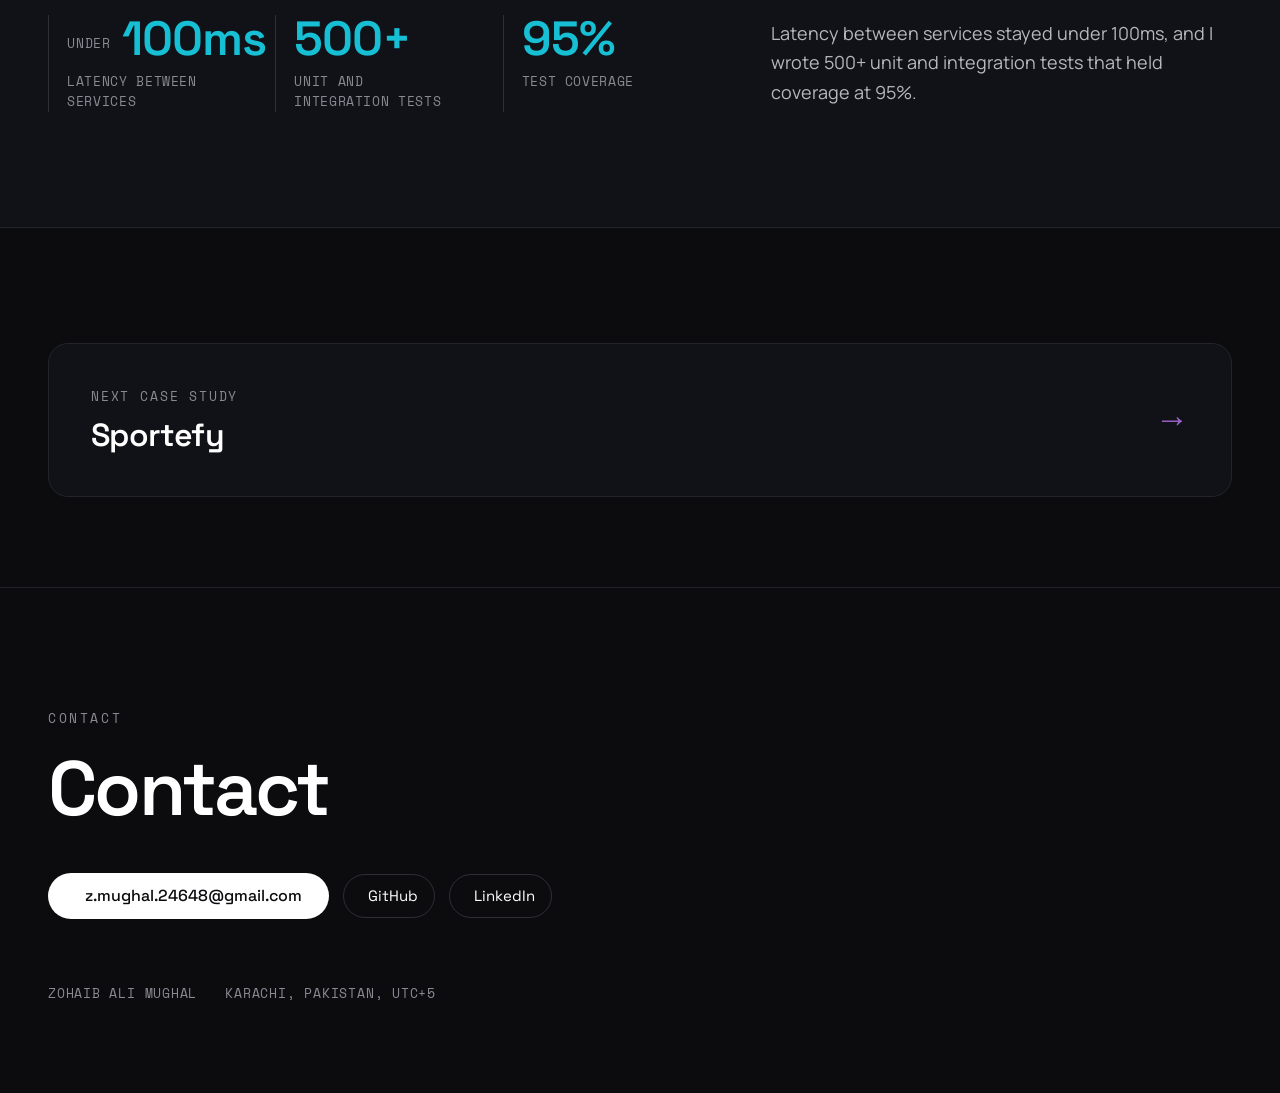
==== commit 070ec20f: "Site: CV reshaped, ETG and Sportefy updated from the November recount" ====
--- a/work/conek/index.html
+++ b/work/conek/index.html
@@ -69,7 +69,7 @@
 <section class="cs-tight">
   <div class="container">
     <div class="section-head" data-reveal><span class="eyebrow"><span class="accent">03</span> &middot; My part</span><h2>What I worked on.</h2></div>
-    <div class="cs-part" data-reveal><ul class="bullets"><li><span class="dia" aria-hidden="true"></span><span>Maintained and scaled event-driven microservices on NATS JetStream with type-safe contracts and clean-architecture layering; inter-service latency under 100ms.</span></li><li><span class="dia" aria-hidden="true"></span><span>Wrote 500+ unit and integration tests holding 95% coverage.</span></li></ul></div>
+    <div class="cs-part" data-reveal><ul class="bullets"><li><span class="dia" aria-hidden="true"></span><span>Maintained and scaled event-driven microservices on NATS JetStream with type-safe contracts and clean architecture layering; inter-service latency under 100ms.</span></li><li><span class="dia" aria-hidden="true"></span><span>Wrote 500+ unit and integration tests holding 95% coverage.</span></li></ul></div>
   </div>
 </section>
 
--- a/style.css
+++ b/style.css
@@ -208,7 +208,6 @@
 
 /* My part: the CV bank lines for this entry */
 .cs-part { display: grid; gap: 16px; max-width: 60em; }
-.cs-part-label { margin-top: 8px; font-family: var(--font-mono); font-size: 13px; letter-spacing: .12em; text-transform: uppercase; color: var(--text-3); }
 
 /* Walkthrough: browser frames and phones */
 .cs-note { margin-top: -24px; font-size: 15px; color: var(--text-3); }
